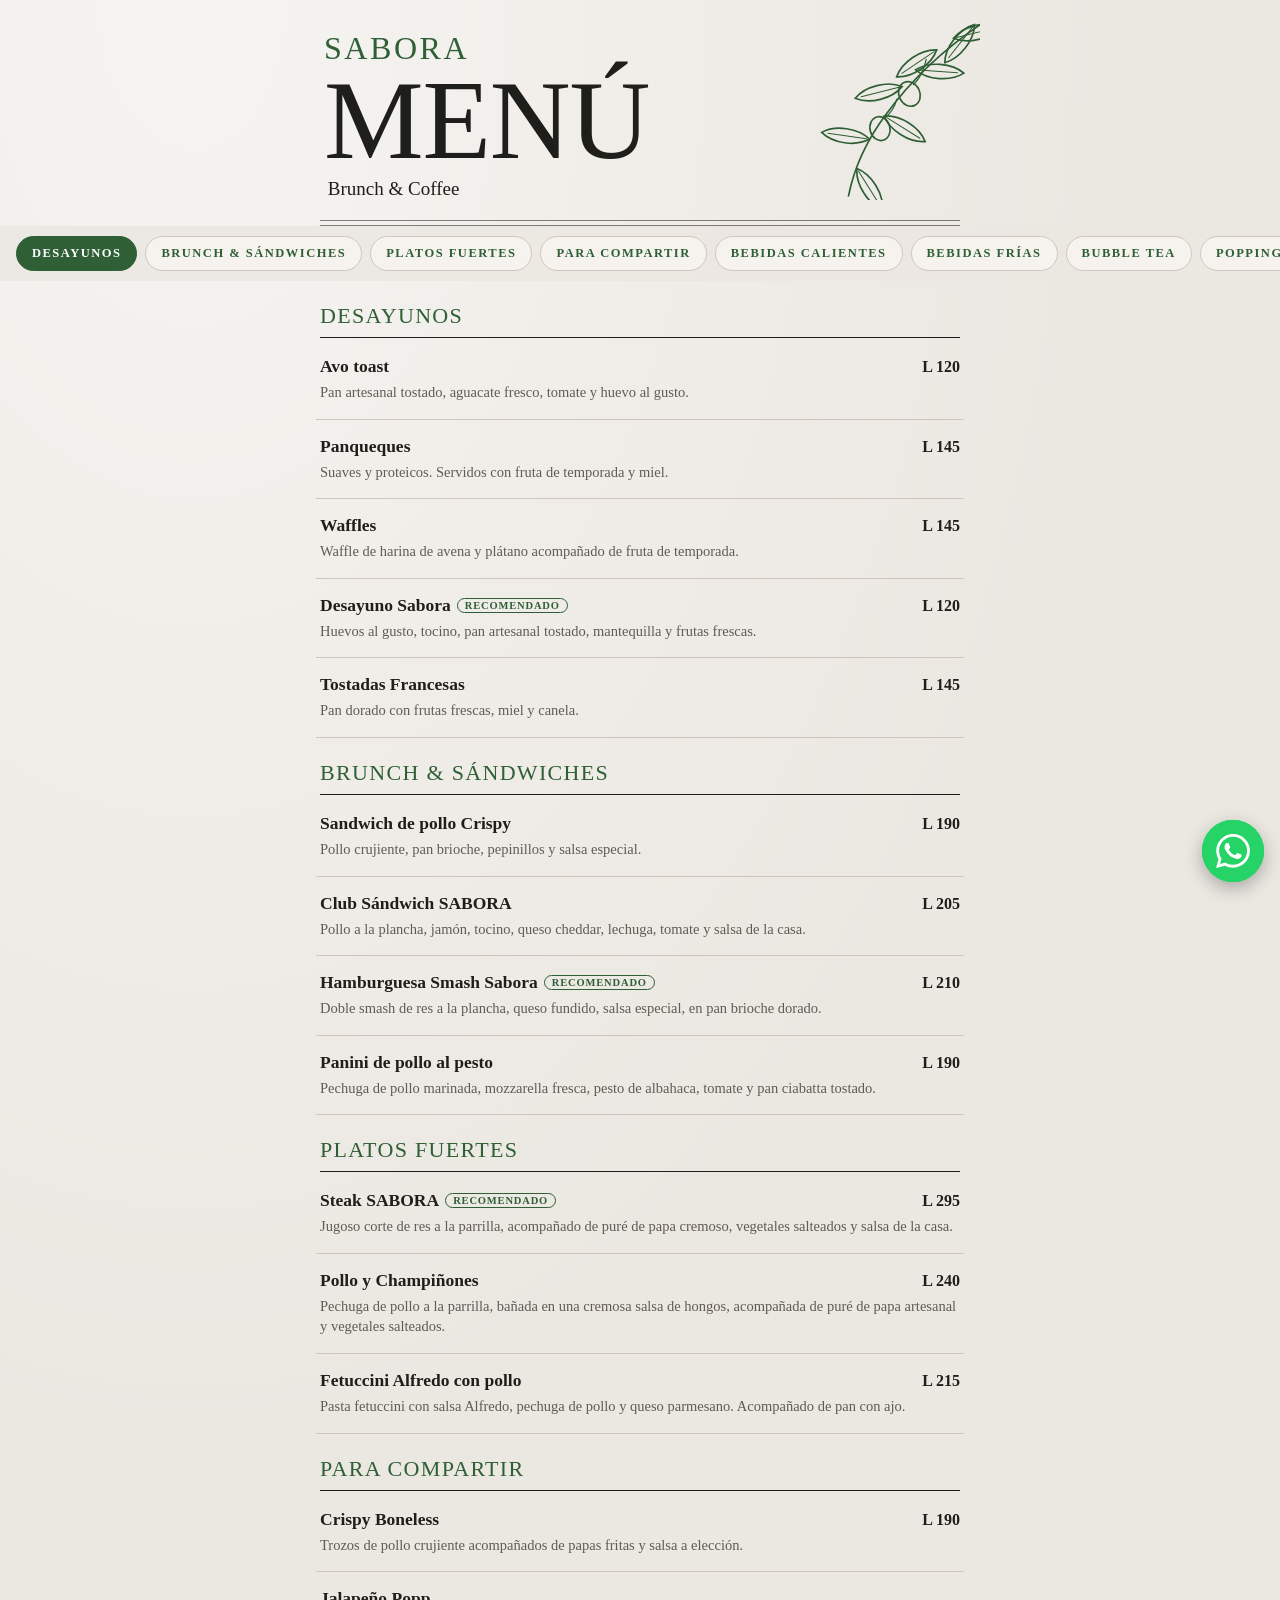
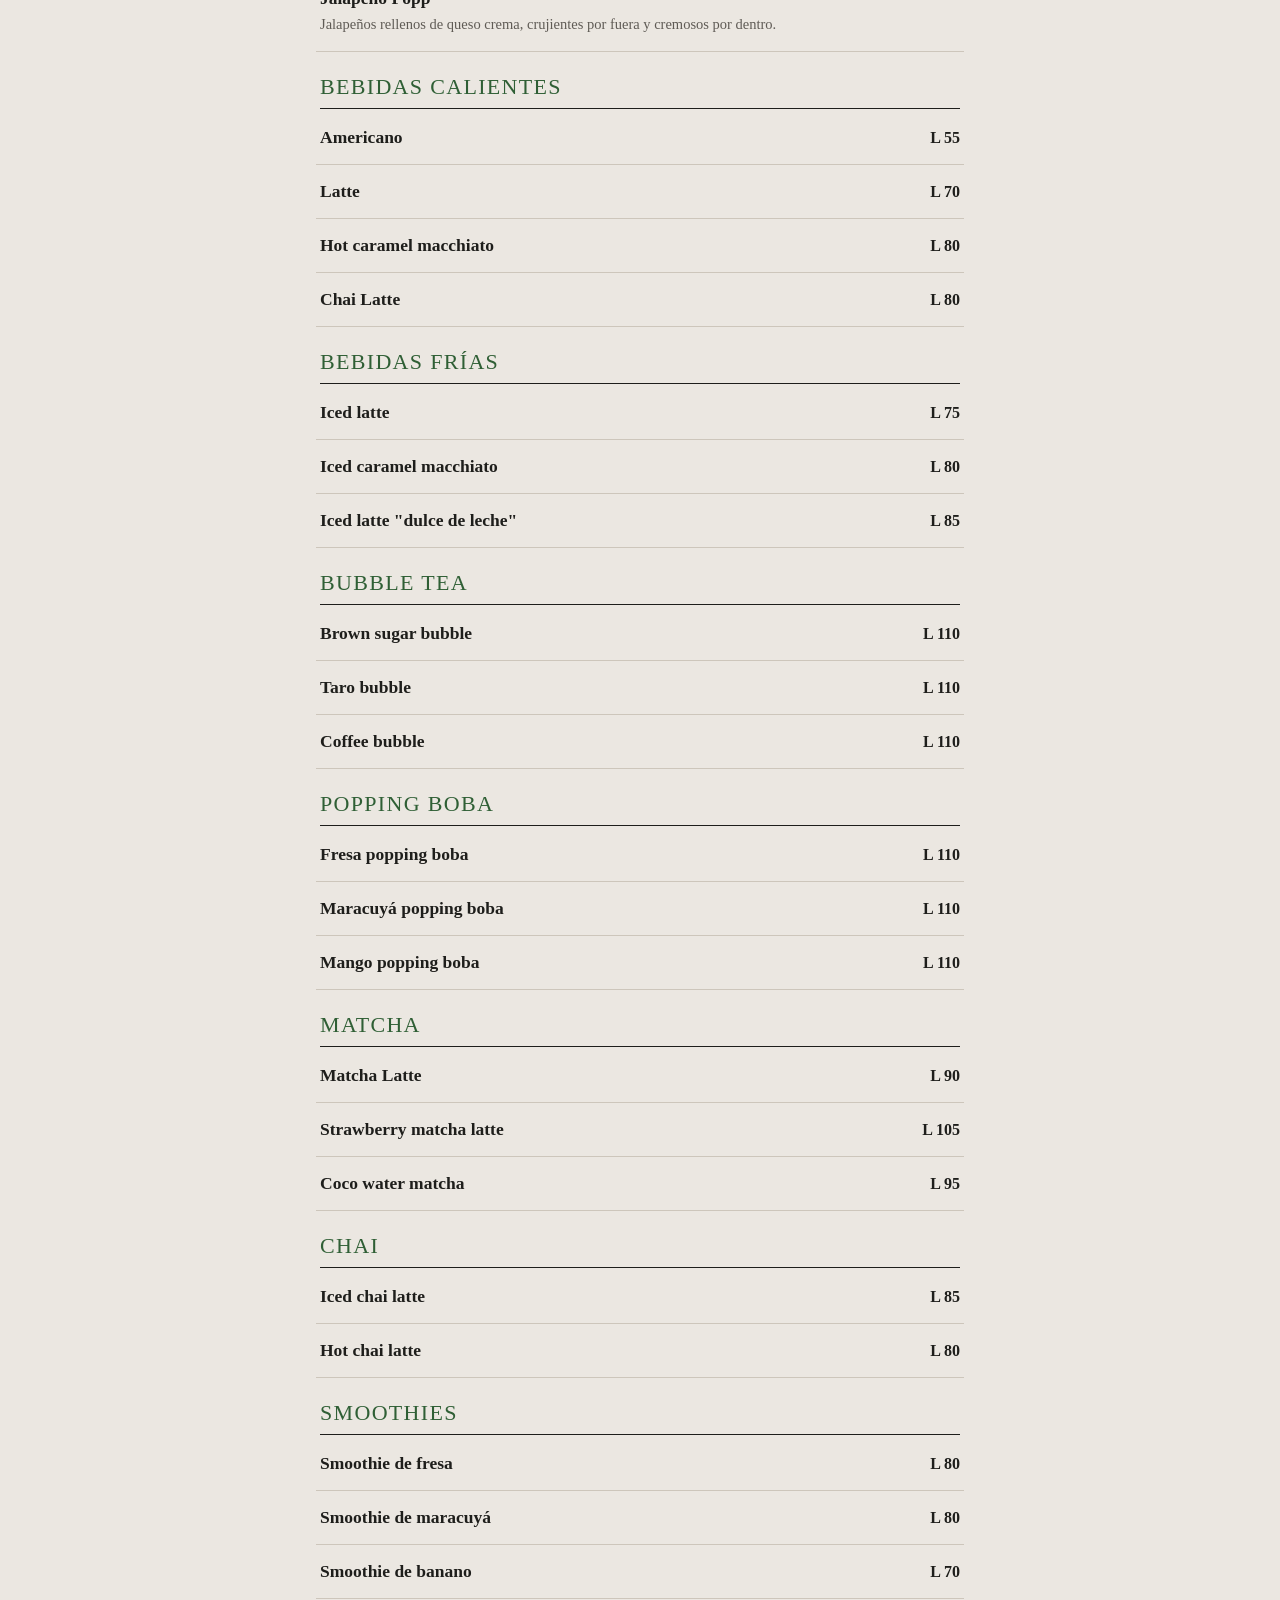
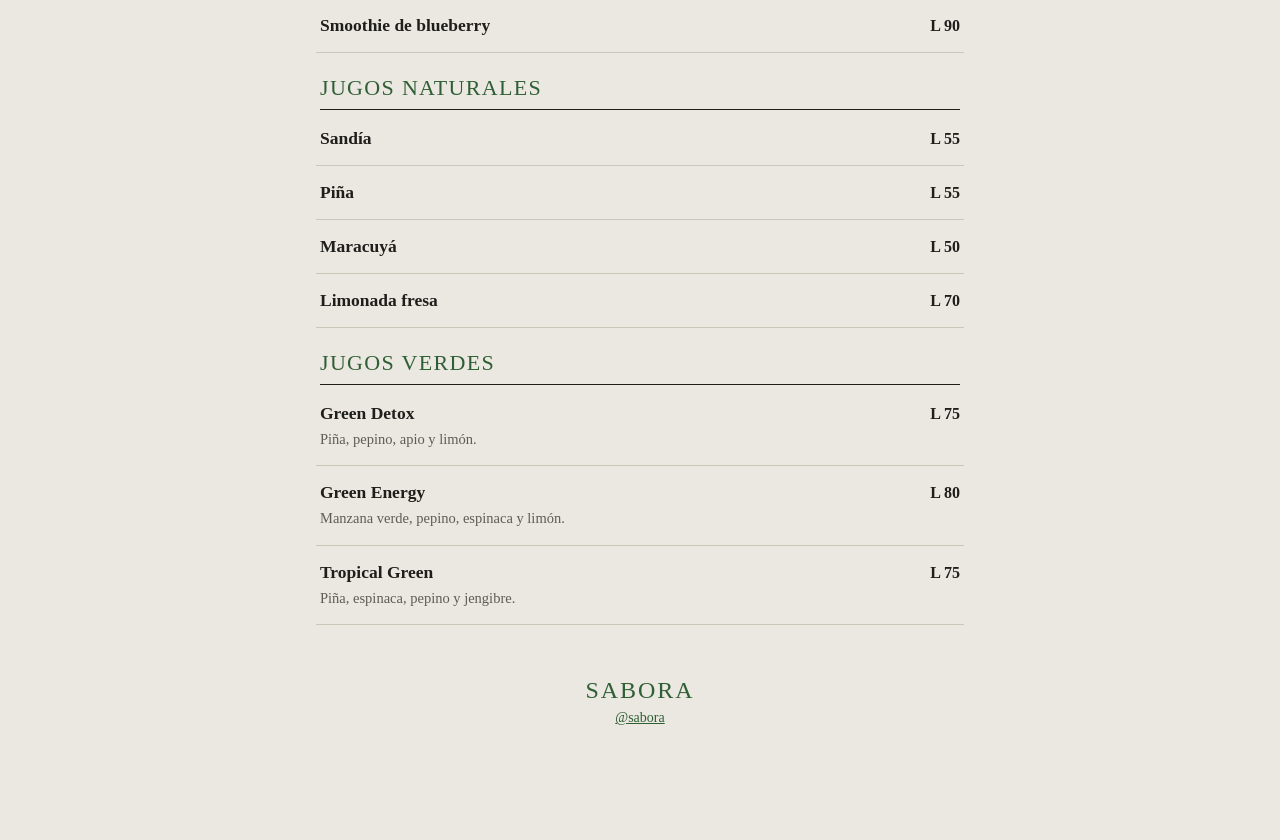
==== index.html @ 8e6c785b "Pedido: ocultar el botón de WhatsApp con el carrito lleno y nombre opcional si hay mesa - Con produc" ====
<!doctype html>
<html lang="es">
<head>
<meta charset="utf-8">
<meta name="viewport" content="width=device-width, initial-scale=1, viewport-fit=cover">
<meta name="theme-color" content="#ebe7e1">
<meta name="color-scheme" content="light">
<meta name="description" content="Menú de SABORA · Brunch & Coffee">
<title>SABORA · Menú</title>
<link rel="icon" href="icon.svg" type="image/svg+xml">
<link rel="apple-touch-icon" href="icon-180.png">
<link rel="manifest" href="manifest.webmanifest">
<script>window.__menu=fetch("menu.json",{cache:"no-cache"}).then(function(r){if(!r.ok)throw r.status;return r.json()});</script>
<style>
:root{
  --paper:#ebe7e1;--card:#f6f3ef;--ink:#1e1e1b;--muted:#5f5b55;--green:#2f5f35;--line:#cdc6bb;
  --serif:"Iowan Old Style","Palatino Linotype",Palatino,"Book Antiqua","Noto Serif",Georgia,serif;
  --display:Didot,"Bodoni 72","Bodoni MT","Noto Serif Display",var(--serif);
  --script:"Snell Roundhand","Apple Chancery","Segoe Script","Brush Script MT",cursive;
  --ui:system-ui,-apple-system,"Segoe UI",Roboto,sans-serif;
}
*{box-sizing:border-box}
html{-webkit-text-size-adjust:100%;text-size-adjust:100%;scroll-behavior:smooth;background:var(--paper)}
html:has(dialog[open]){overflow:hidden}
body{margin:0;min-height:100dvh;font-family:var(--serif);color:var(--ink);-webkit-tap-highlight-color:transparent;
  background:var(--paper) radial-gradient(120% 60% at 15% 0%,rgba(255,255,255,.55),transparent 60%)}

.top{position:relative;max-width:680px;margin:0 auto;padding:calc(30px + env(safe-area-inset-top)) 24px 20px;overflow:hidden}
.sprig{position:absolute;top:calc(env(safe-area-inset-top) - 10px);right:-26px;width:min(46vw,210px);height:auto;color:var(--green);pointer-events:none}
.logo{margin:0;font-family:var(--script);color:var(--green);font-size:32px;letter-spacing:.08em}
h1{margin:2px 0 6px;font-family:var(--display);font-weight:400;font-size:clamp(68px,23vw,112px);line-height:.92;letter-spacing:-.01em}
.sub{margin:0 0 0 .2em;font-size:19px}
.rule{max-width:640px;height:6px;margin:0 auto;border-top:1px solid var(--ink);border-bottom:1px solid var(--ink);opacity:.55}

.tabs{position:sticky;top:0;z-index:5;display:flex;gap:8px;overflow-x:auto;padding:10px 16px;scrollbar-width:none;
  background:rgba(235,231,225,.9);-webkit-backdrop-filter:blur(10px);backdrop-filter:blur(10px)}
.tabs::-webkit-scrollbar{display:none}
.tabs a{flex:none;padding:9px 15px;border:1px solid var(--line);border-radius:999px;background:var(--card);
  color:var(--green);font-size:12.5px;font-weight:600;letter-spacing:.12em;text-transform:uppercase;text-decoration:none}
.tabs a.on{background:var(--green);border-color:var(--green);color:#fff}

main{max-width:680px;margin:0 auto;padding:0 16px 24px}
section{scroll-margin-top:62px;padding-top:22px}
.cat{margin:0 4px 2px;padding-bottom:8px;border-bottom:1px solid var(--ink);color:var(--green);
  font-size:22px;font-weight:500;letter-spacing:.06em;text-transform:uppercase}
.item{display:flex;align-items:center;gap:14px;width:100%;padding:16px 4px;border:0;border-bottom:1px solid var(--line);
  background:none;color:inherit;font:inherit;text-align:left;cursor:pointer;touch-action:manipulation}
.item:active{background:rgba(47,95,53,.07)}
.tx{flex:1;min-width:0}
.row{display:flex;align-items:baseline;justify-content:space-between;gap:12px}
.item h3{margin:0;font-size:17.5px;font-weight:700}
.pr{flex:none;font-size:16px;font-weight:700;white-space:nowrap}
.item p{margin:5px 0 0;color:var(--muted);font-size:14.5px;line-height:1.42}
.badge{display:inline-block;margin-left:6px;padding:1px 7px;border:1px solid var(--green);border-radius:999px;
  color:var(--green);font-size:10.5px;font-weight:600;letter-spacing:.08em;text-transform:uppercase;vertical-align:2px}
.off{opacity:.5}.off .pr{font-weight:400;font-size:14px}
.th{flex:none;position:relative;width:74px;height:74px;border-radius:12px;overflow:hidden;background:#ddd5ca}
.th img{display:block;width:100%;height:100%;object-fit:cover}
.play{position:absolute;right:6px;bottom:6px;display:grid;place-items:center;width:24px;height:24px;border-radius:50%;background:rgba(0,0,0,.55)}
.play svg{width:10px;height:10px;margin-left:2px;fill:#fff}
.msg{padding:48px 0;color:var(--muted);text-align:center}

footer{max-width:680px;margin:0 auto;padding:28px 24px calc(36px + env(safe-area-inset-bottom));color:var(--muted);font-size:14px;text-align:center}
footer p{margin:4px 0}
footer a{color:var(--green)}
footer .logo{font-size:24px;margin-bottom:6px}

/* Ficha del plato */
#sheet,#cart{width:100%;max-width:560px;max-height:94dvh;margin:auto auto 0;padding:0;border:0;border-radius:22px 22px 0 0;
  background:var(--card);color:var(--ink);overflow:hidden}
#sheet[open],#cart[open]{animation:up .28s cubic-bezier(.2,.8,.2,1)}
#sheet::backdrop,#cart::backdrop{background:rgba(25,25,20,.5)}
@keyframes up{from{transform:translateY(60px);opacity:.4}}
@media (min-width:700px){#sheet,#cart{margin:auto;border-radius:22px}}
.sin{max-height:94dvh;overflow-y:auto;overscroll-behavior:contain;padding-bottom:env(safe-area-inset-bottom)}
.x{position:absolute;top:12px;right:12px;z-index:2;display:grid;place-items:center;width:38px;height:38px;border:0;border-radius:50%;
  background:rgba(246,243,239,.92);color:var(--ink);font-size:24px;line-height:1;cursor:pointer;box-shadow:0 1px 6px rgba(0,0,0,.15)}
.gal{display:flex;overflow-x:auto;scroll-snap-type:x mandatory;scrollbar-width:none;background:#111}
.gal::-webkit-scrollbar{display:none}
.gal>*{flex:0 0 100%;width:100%;aspect-ratio:1/1;max-height:62dvh;scroll-snap-align:center;object-fit:cover;display:block}
.gal video{object-fit:contain;background:#111}
.dots{display:flex;justify-content:center;gap:6px;padding:10px 0 0}
.dots i{width:7px;height:7px;border-radius:50%;background:var(--line)}
.dots i.on{background:var(--green)}
.sb{padding:22px 24px 30px}
.sb h2{margin:0 44px 0 0;font-size:25px;line-height:1.15}
.gal:not(:empty)~.sb h2{margin-right:0}
.sb p{margin:10px 0 0;color:var(--muted);font-size:16.5px;line-height:1.5}
.sb .pr{display:block;margin-top:16px;color:var(--green);font-size:21px}

/* WhatsApp */
.wa{position:fixed;right:calc(16px + env(safe-area-inset-right));bottom:calc(18px + env(safe-area-inset-bottom));z-index:20;display:flex;flex-direction:column;align-items:flex-end;gap:12px}
.wa[hidden]{display:none}
.wa-btn{position:relative;isolation:isolate;display:grid;place-items:center;width:62px;height:62px;border-radius:50%;background:#25d366;
  box-shadow:0 6px 18px rgba(0,0,0,.28);animation:latido 2.4s ease-in-out infinite;-webkit-tap-highlight-color:transparent}
.wa-btn svg{width:34px;height:34px;fill:#fff}
.wa-btn::before,.wa-btn::after{content:"";position:absolute;inset:0;z-index:-1;border-radius:50%;background:#25d366;animation:onda 2.4s ease-out infinite}
.wa-btn::after{animation-delay:1.2s}
@keyframes onda{0%{transform:scale(1);opacity:.55}100%{transform:scale(1.75);opacity:0}}
@keyframes latido{0%,30%,100%{transform:scale(1)}10%{transform:scale(1.1)}20%{transform:scale(.97)}}
.wa-globo{position:relative;max-width:min(250px,calc(100vw - 110px));margin-right:4px;padding:12px 34px 12px 15px;border-radius:18px 18px 4px 18px;
  background:#fff;color:#1e1e1b;font:500 15px/1.35 system-ui,-apple-system,"Segoe UI",Roboto,sans-serif;box-shadow:0 8px 26px rgba(0,0,0,.2);
  cursor:pointer;transform-origin:100% 100%;animation:pop .45s cubic-bezier(.2,1.4,.4,1)}
.wa-globo[hidden]{display:none}
.wa-globo b{display:block;color:#128c4a;font-size:13px;margin-bottom:2px}
.wa-x{position:absolute;top:4px;right:4px;width:28px;height:28px;border:0;background:none;color:#999;font-size:20px;line-height:1;cursor:pointer}
@keyframes pop{from{transform:scale(.4);opacity:0}}
body.con-wa footer{padding-bottom:calc(110px + env(safe-area-inset-bottom))}
.wa-pedir{display:flex;align-items:center;justify-content:center;gap:10px;margin-top:22px;padding:15px;border-radius:14px;background:#25d366;
  color:#fff;font:600 17px system-ui,-apple-system,"Segoe UI",Roboto,sans-serif;text-decoration:none}
.wa-pedir svg{width:22px;height:22px;fill:#fff}
.wa-pedir[hidden]{display:none}

/* Pedido (carrito) */
.qn{color:var(--green);margin-right:6px}
.qn:empty{display:none}
.add{display:flex;gap:10px;margin-top:22px}
.add[hidden]{display:none}
.qty{flex:none;display:flex;align-items:center;border:1px solid var(--line);border-radius:14px;background:#fff}
.qty button{width:44px;height:50px;border:0;background:none;color:var(--green);font:600 24px/1 var(--ui);cursor:pointer;touch-action:manipulation}
.qty span{min-width:22px;text-align:center;font:600 17px var(--ui)}
.add-btn{flex:1;min-height:52px;border:0;border-radius:14px;background:var(--green);color:#fff;font:600 16.5px var(--ui);cursor:pointer;touch-action:manipulation}
.cart-bar{position:fixed;left:calc(16px + env(safe-area-inset-left));right:calc(16px + env(safe-area-inset-right));bottom:calc(18px + env(safe-area-inset-bottom));z-index:20;
  display:flex;align-items:center;gap:10px;max-width:560px;margin:0 auto;height:56px;padding:0 16px 0 10px;border:0;border-radius:16px;background:var(--green);color:#fff;
  font:600 16px var(--ui);box-shadow:0 8px 22px rgba(0,0,0,.25);cursor:pointer;touch-action:manipulation}
.cart-bar[hidden]{display:none}
.cart-bar.bump{animation:bump .4s ease}
@keyframes bump{40%{transform:scale(1.05)}}
.cb-n{display:grid;place-items:center;min-width:30px;height:30px;padding:0 8px;border-radius:999px;background:#fff;color:var(--green);font-size:15px}
.cb-t{margin-left:auto;white-space:nowrap}
.lista{margin:14px 0 0;padding:0;list-style:none}
.lista li{display:flex;align-items:center;gap:10px;padding:12px 0;border-bottom:1px solid var(--line)}
.lista .nm{flex:1;min-width:0}
.lista .nm b{display:block;font-size:16.5px;line-height:1.25}
.lista .nm small{color:var(--muted);font-size:14px}
.lista .qty button{width:36px;height:40px;font-size:21px}
.lista .lt{min-width:62px;text-align:right;font-weight:700;white-space:nowrap}
.tot{display:flex;justify-content:space-between;margin:14px 0 0;font-size:19px;font-weight:700}
.tot b{color:var(--green)}
.f .l{display:block;margin:18px 0 6px;color:var(--muted);font:600 13.5px var(--ui)}
.f input,.f textarea{display:block;width:100%;padding:12px 13px;border:1px solid var(--line);border-radius:12px;background:#fff;color:var(--ink);font:16px var(--ui)}
.f textarea{min-height:66px;resize:vertical}
.f input:focus,.f textarea:focus{outline:2px solid var(--green);outline-offset:-1px;border-color:transparent}
.seg{display:grid;grid-template-columns:1fr 1fr;gap:8px}
.seg button,.ubic{min-height:50px;padding:8px;border:1px solid var(--line);border-radius:12px;background:#fff;color:var(--ink);font:600 15px var(--ui);cursor:pointer;touch-action:manipulation}
.seg button[aria-pressed=true]{border-color:var(--green);background:var(--green);color:#fff}
.ubic{width:100%;margin-top:8px;color:var(--green)}
.ubic:disabled{opacity:.7;cursor:default}
.geo{margin:8px 0 0;color:var(--muted);font:14px/1.4 var(--ui)}
.geo:empty{display:none}
.geo.err{color:#b42318}
.f .wa-pedir{width:100%;border:0;cursor:pointer}
.vaciar{display:block;margin:14px auto 0;padding:8px;border:0;background:none;color:var(--muted);font:14px var(--ui);text-decoration:underline;cursor:pointer}
.toast{position:fixed;left:50%;bottom:calc(96px + env(safe-area-inset-bottom));z-index:30;max-width:calc(100vw - 32px);padding:11px 18px;border-radius:999px;
  background:#1e1e1b;color:#fff;font:600 14.5px var(--ui);text-align:center;box-shadow:0 6px 20px rgba(0,0,0,.25);transform:translateX(-50%);animation:sube .3s ease}
@keyframes sube{from{opacity:0;transform:translate(-50%,12px)}}
.toast[hidden]{display:none}
@media (prefers-reduced-motion:reduce){.wa-btn,.wa-btn::before,.wa-btn::after,.wa-globo,.cart-bar.bump,.toast{animation:none}}
</style>
</head>
<body>
<header class="top">
  <svg class="sprig" viewBox="0 0 200 200" fill="none" stroke="currentColor" stroke-width="1.6" stroke-linecap="round" aria-hidden="true">
    <defs><g id="lf"><path d="M0 0C12-9 34-9 46 0C34 9 12 9 0 0Z"/><path d="M3 0H40" stroke-width="1"/></g></defs>
    <path d="M206 14C160 40 120 72 86 118C68 142 56 166 50 196"/>
    <use href="#lf" transform="translate(182 27) rotate(-28)"/>
    <use href="#lf" transform="translate(170 33) rotate(128)"/>
    <use href="#lf" transform="translate(150 46) rotate(-14)"/>
    <use href="#lf" transform="translate(134 57) rotate(146)"/>
    <use href="#lf" transform="translate(114 76) rotate(4)"/>
    <use href="#lf" transform="translate(101 92) rotate(166)"/>
    <use href="#lf" transform="translate(84 120) rotate(32)"/>
    <use href="#lf" transform="translate(70 142) rotate(188)"/>
    <use href="#lf" transform="translate(58 170) rotate(58)"/>
    <path d="M124 66C122 76 118 84 112 90M96 104C94 112 90 118 84 122" stroke-width="1.2"/>
    <ellipse cx="108" cy="99" rx="10" ry="12" transform="rotate(-25 108 99)"/>
    <ellipse cx="80" cy="132" rx="9.5" ry="11.5" transform="rotate(-15 80 132)"/>
  </svg>
  <p class="logo" id="logo">SABORA</p>
  <h1>MENÚ</h1>
  <p class="sub" id="sub">Brunch &amp; Coffee</p>
</header>
<div class="rule"></div>
<nav class="tabs" id="tabs" aria-label="Categorías"></nav>
<main id="menu"><p class="msg">Cargando menú…</p></main>
<footer id="info"></footer>

<svg width="0" height="0" style="position:absolute" aria-hidden="true"><symbol id="wa-ico" viewBox="0 0 24 24"><path d="M17.472 14.382c-.297-.149-1.758-.867-2.03-.967-.273-.099-.471-.148-.67.15-.197.297-.767.966-.94 1.164-.173.199-.347.223-.644.075-.297-.15-1.255-.463-2.39-1.475-.883-.788-1.48-1.761-1.653-2.059-.173-.297-.018-.458.13-.606.134-.133.298-.347.446-.52.149-.174.198-.298.298-.497.099-.198.05-.371-.025-.52-.075-.149-.669-1.612-.916-2.207-.242-.579-.487-.5-.669-.51-.173-.008-.371-.01-.57-.01-.198 0-.52.074-.792.372-.272.297-1.04 1.016-1.04 2.479 0 1.462 1.065 2.875 1.213 3.074.149.198 2.096 3.2 5.077 4.487.709.306 1.262.489 1.694.625.712.227 1.36.195 1.871.118.571-.085 1.758-.719 2.006-1.413.248-.694.248-1.289.173-1.413-.074-.124-.272-.198-.57-.347m-5.421 7.403h-.004a9.87 9.87 0 01-5.031-1.378l-.361-.214-3.741.982.998-3.648-.235-.374a9.86 9.86 0 01-1.51-5.26c.001-5.45 4.436-9.884 9.888-9.884 2.64 0 5.122 1.03 6.988 2.898a9.825 9.825 0 012.893 6.994c-.003 5.45-4.437 9.884-9.885 9.884m8.413-18.297A11.815 11.815 0 0012.05 0C5.495 0 .16 5.335.157 11.892c0 2.096.547 4.142 1.588 5.945L.057 24l6.305-1.654a11.882 11.882 0 005.683 1.448h.005c6.554 0 11.89-5.335 11.893-11.893a11.821 11.821 0 00-3.48-8.413Z"/></symbol></svg>
<div class="wa" id="wa" hidden>
  <div class="wa-globo" id="wa-g" hidden><button class="wa-x" id="wa-x" aria-label="Cerrar mensaje">&times;</button><b>SABORA</b><span id="wa-t"></span></div>
  <a class="wa-btn" id="wa-a" target="_blank" rel="noopener" aria-label="Escríbenos por WhatsApp"><svg viewBox="0 0 24 24" aria-hidden="true"><use href="#wa-ico"/></svg></a>
</div>

<dialog id="sheet" aria-labelledby="s-t">
  <div class="sin" id="sin">
    <button class="x" id="s-x" aria-label="Cerrar" autofocus>&times;</button>
    <div class="gal" id="s-g"></div>
    <div class="dots" id="s-d"></div>
    <div class="sb"><h2 id="s-t"></h2><p id="s-p"></p><span class="pr" id="s-pr"></span><div class="add" id="s-add" hidden><span class="qty"><button type="button" id="s-menos" aria-label="Uno menos">−</button><span id="s-n">1</span><button type="button" id="s-mas" aria-label="Uno más">+</button></span><button type="button" class="add-btn" id="s-ok">Agregar al pedido</button></div></div>
  </div>
</dialog>

<button class="cart-bar" id="cart-bar" hidden><span class="cb-n" id="cb-n">0</span><span>Ver mi pedido</span><span class="cb-t" id="cb-t"></span></button>
<p class="toast" id="toast" role="status" hidden></p>

<dialog id="cart" aria-labelledby="c-h">
  <div class="sin" id="c-sin">
    <button class="x" id="c-x" aria-label="Cerrar">&times;</button>
    <form class="sb f" id="c-f" novalidate>
      <h2 id="c-h">Tu pedido</h2>
      <ul class="lista" id="c-lista"></ul>
      <p class="tot"><span>Total</span><b id="c-tot"></b></p>
      <p class="geo" id="c-sp" hidden>Algunos precios te los confirmamos por WhatsApp.</p>
      <span class="l">¿Cómo lo quieres?</span>
      <div class="seg" id="c-tipo"><button type="button" data-t="local" aria-pressed="false">🍽️ En el local</button><button type="button" data-t="domicilio" aria-pressed="false">🛵 A domicilio</button></div>
      <p class="geo" id="c-geo"></p>
      <div id="c-loc" hidden><label class="l" for="c-mesa">Número de mesa (opcional)</label><input type="text" id="c-mesa" maxlength="10" placeholder="Si no tienes mesa, déjalo vacío"></div>
      <label class="l" for="c-nom" id="c-nom-l">Tu nombre</label>
      <input type="text" id="c-nom" autocomplete="name" placeholder="Para llamarte cuando esté listo" maxlength="60">
      <div id="c-dom" hidden><label class="l" for="c-dir">Dirección o punto de referencia</label><textarea id="c-dir" autocomplete="street-address" maxlength="300" placeholder="Colonia, calle, casa, color del portón…"></textarea><button type="button" class="ubic" id="c-ubic">📍 Enviar mi ubicación GPS</button></div>
      <label class="l" for="c-nota">Nota (opcional)</label>
      <input type="text" id="c-nota" maxlength="200" placeholder="Ej. sin cebolla, poco hielo">
      <button type="submit" class="wa-pedir"><svg viewBox="0 0 24 24" aria-hidden="true"><use href="#wa-ico"/></svg>Enviar pedido por WhatsApp</button>
      <button type="button" class="vaciar" id="c-vaciar">Vaciar pedido</button>
    </form>
  </div>
</dialog>

<script>
(function(){
var $=function(s){return document.querySelector(s)};
var esc=function(s){return String(s==null?"":s).replace(/[&<>"']/g,function(c){return{"&":"&amp;","<":"&lt;",">":"&gt;",'"':"&quot;","'":"&#39;"}[c]})};
var slug=function(s){return String(s).toLowerCase().normalize("NFD").replace(/[̀-ͯ]/g,"").replace(/[^a-z0-9]+/g,"-").replace(/^-|-$/g,"")};
var PLAY='<span class="play"><svg viewBox="0 0 10 10"><path d="M0 0L10 5L0 10Z"/></svg></span>';
var data;

window.__menu.then(function(d){data=d;render()}).catch(function(){
  $("#menu").innerHTML='<p class="msg">No se pudo cargar el menú. Revisa tu conexión e intenta de nuevo.</p>';
});

function fmt(n){return(data.moneda?data.moneda+" ":"")+(Number.isInteger(n)?n:n.toFixed(2))}
function precio(p){
  if(p.disponible===false)return"Agotado";
  var n=parseFloat(p.precio);
  return isFinite(n)?fmt(n):"";
}
function thumb(p){
  var m=(p.media||[])[0];
  if(!m)return"";
  var src=m.tipo==="video"?m.poster:(m.thumb||m.src);
  return'<span class="th">'+(src?'<img src="'+esc(src)+'" alt="" width="74" height="74" loading="lazy" decoding="async">':"")+(m.tipo==="video"?PLAY:"")+"</span>";
}

function render(){
  document.title=data.restaurante+" · Menú";
  $("#logo").textContent=data.restaurante||"";
  $("#sub").textContent=data.eslogan||"";
  var cats=data.categorias||[];
  $("#tabs").innerHTML=cats.map(function(c){return'<a href="#'+slug(c.nombre)+'">'+esc(c.nombre)+"</a>"}).join("");
  porId={};
  $("#menu").innerHTML=cats.map(function(c,ci){
    return'<section id="'+slug(c.nombre)+'"><h2 class="cat">'+esc(c.nombre)+"</h2>"+(c.platos||[]).map(function(p,pi){
      var pr=precio(p);
      if(!p.id)p.id="p"+ci+"-"+pi;
      porId[p.id]=p;
      return'<button class="item'+(p.disponible===false?" off":"")+'" data-c="'+ci+'" data-p="'+pi+'"><span class="tx"><span class="row"><h3><span class="qn"></span>'+esc(p.nombre)+
        (p.destacado?'<span class="badge">Recomendado</span>':"")+"</h3>"+(pr?'<span class="pr">'+esc(pr)+"</span>":"")+"</span>"+
        (p.descripcion?"<p>"+esc(p.descripcion)+"</p>":"")+"</span>"+thumb(p)+"</button>";
    }).join("")+"</section>";
  }).join("");

  var tel=(data.telefono||"").replace(/[^\d+]/g,"");
  var ig=(data.instagram||"").replace(/^@/,"");
  $("#info").innerHTML='<p class="logo">'+esc(data.restaurante)+"</p>"+
    (data.direccion?"<p>"+esc(data.direccion)+"</p>":"")+
    (data.horario?"<p>"+esc(data.horario)+"</p>":"")+
    (tel?'<p><a href="tel:'+esc(tel)+'">'+esc(data.telefono)+"</a></p>":"")+
    (ig?'<p><a href="https://instagram.com/'+esc(ig)+'" rel="noopener">@'+esc(ig)+"</a></p>":"");

  spy();
  whatsapp();
  cargarPedido();
}

// Botón flotante de WhatsApp
function waNum(){return String(data.whatsapp||"").replace(/\D/g,"")}
// api.whatsapp.com y no wa.me: la redirección de wa.me convierte los emojis en �
function waLink(msg){return"https://api.whatsapp.com/send?phone="+waNum()+(msg?"&text="+encodeURIComponent(msg):"")}
function whatsapp(){
  if(!waNum())return;
  var g=$("#wa-g");
  $("#wa").hidden=false;
  document.body.classList.add("con-wa");
  $("#wa-a").href=waLink(data.whatsapp_mensaje||"¡Hola "+data.restaurante+"! 👋 Vi el menú y quisiera pedir algo deli 😋");
  $("#wa-t").textContent=data.whatsapp_globo||"¿Se te antoja algo? 😋 ¡Escríbenos y pide aquí!";
  $("#wa-g b").textContent=data.restaurante||"";
  var visto=false;try{visto=sessionStorage.getItem("wa-globo")==="1"}catch(e){}
  if(!visto)setTimeout(function(){g.hidden=false},2500);
  var cerrar=function(){g.hidden=true;try{sessionStorage.setItem("wa-globo","1")}catch(e){}};
  $("#wa-x").addEventListener("click",function(e){e.stopPropagation();cerrar()});
  g.addEventListener("click",function(){cerrar();window.open($("#wa-a").href,"_blank","noopener")});
  $("#wa-a").addEventListener("click",cerrar);
}

// Resalta la categoría visible en las pestañas
function spy(){
  if(!("IntersectionObserver" in window))return;
  var links={};
  document.querySelectorAll("#tabs a").forEach(function(a){links[a.hash.slice(1)]=a});
  var io=new IntersectionObserver(function(es){
    es.forEach(function(e){
      if(!e.isIntersecting)return;
      var a=links[e.target.id];if(!a)return;
      document.querySelectorAll("#tabs a.on").forEach(function(x){x.classList.remove("on")});
      a.classList.add("on");
      var t=$("#tabs");t.scrollTo({left:a.offsetLeft-t.clientWidth/2+a.offsetWidth/2,behavior:"smooth"});
    });
  },{rootMargin:"-70px 0px -65% 0px"});
  document.querySelectorAll("main section").forEach(function(s){io.observe(s)});
}

// Ficha del plato
var sheet=$("#sheet"),gal=$("#s-g"),dots=$("#s-d");
$("#menu").addEventListener("click",function(e){
  var b=e.target.closest(".item");if(!b)return;
  open(data.categorias[b.dataset.c].platos[b.dataset.p]);
});
function open(p){
  var media=p.media||[];
  gal.innerHTML=media.map(function(m){
    return m.tipo==="video"
      ?'<video src="'+esc(m.src)+'"'+(m.poster?' poster="'+esc(m.poster)+'"':"")+' playsinline muted loop controls preload="metadata"></video>'
      :'<img src="'+esc(m.src)+'" alt="'+esc(p.nombre)+'" decoding="async">';
  }).join("");
  dots.innerHTML=media.length>1?media.map(function(_,i){return"<i"+(i?"":' class="on"')+"></i>"}).join(""):"";
  dots.hidden=media.length<2;
  $("#s-t").innerHTML=esc(p.nombre)+(p.destacado?' <span class="badge">Recomendado</span>':"");
  $("#s-p").textContent=p.descripcion||"";
  $("#s-pr").textContent=precio(p);
  actual=p;cant=1;pintarCant();
  $("#s-add").hidden=!waNum()||p.disponible===false;
  $("#sin").scrollTop=0;
  sheet.showModal();
  var v=gal.firstElementChild;
  if(v&&v.tagName==="VIDEO"){var pr=v.play();if(pr&&pr.catch)pr.catch(function(){})}
  history.pushState({sheet:1},"");
}
gal.addEventListener("scroll",function(){
  var i=Math.round(gal.scrollLeft/gal.clientWidth);
  [].forEach.call(dots.children,function(d,j){d.classList.toggle("on",i===j)});
  [].forEach.call(gal.children,function(m,j){if(m.tagName==="VIDEO"&&j!==i)m.pause()});
},{passive:true});
$("#s-x").addEventListener("click",function(){sheet.close()});
sheet.addEventListener("click",function(e){if(e.target===sheet)sheet.close()});
sheet.addEventListener("close",function(){
  gal.innerHTML="";
  if(history.state&&history.state.sheet)history.back();
});
// Botón "atrás" de Android / gesto de iPhone cierra la ficha y el pedido
addEventListener("popstate",function(){if(sheet.open)sheet.close();if(cart.open)cart.close()});

// ===== Pedido (carrito): varios platos en un solo mensaje de WhatsApp =====
var porId={};       // id del plato -> plato
var pedido={};      // id del plato -> cantidad
var actual=null,cant=1;
var cliente=null;   // ubicación GPS del cliente {lat,lng,acc}
var tipo="",tipoManual=false,buscando=false;
var cart=$("#cart"),bar=$("#cart-bar");
var LS=function(k,v){try{if(v===undefined)return localStorage.getItem(k);if(v===null)localStorage.removeItem(k);else localStorage.setItem(k,v)}catch(e){}};

function lineas(){
  return Object.keys(pedido).map(function(id){
    var p=porId[id],n=parseFloat(p.precio);
    return{p:p,q:pedido[id],n:isFinite(n)?n:null};
  });
}
function total(ls){return ls.reduce(function(s,l){return s+(l.n==null?0:l.n*l.q)},0)}

function cargarPedido(){
  var g={};try{g=JSON.parse(LS("menu-pedido")||"{}")}catch(e){}
  pedido={};
  for(var id in g){var p=porId[id];if(p&&p.disponible!==false&&g[id]>0)pedido[id]=Math.min(99,g[id]|0)}
  actualizar();
}
function actualizar(){
  LS("menu-pedido",Object.keys(pedido).length?JSON.stringify(pedido):null);
  var ls=lineas(),n=ls.reduce(function(s,l){return s+l.q},0);
  bar.hidden=!n||!waNum();
  $("#wa").hidden=!!n||!waNum(); // con pedido, el botón suelto de WhatsApp se oculta para que no manden un mensaje sin la orden
  $("#cb-n").textContent=n;
  $("#cb-t").textContent=n?fmt(total(ls)):"";
  document.querySelectorAll("#menu .item").forEach(function(b){
    var q=pedido[data.categorias[b.dataset.c].platos[b.dataset.p].id];
    b.querySelector(".qn").textContent=q?q+"×":"";
  });
}

var toastT;
function avisar(t){
  var e=$("#toast");e.textContent=t;e.hidden=false;
  clearTimeout(toastT);toastT=setTimeout(function(){e.hidden=true},2600);
}

// Cantidad y "Agregar" en la ficha del plato
function pintarCant(){
  var n=parseFloat(actual.precio);
  $("#s-n").textContent=cant;
  $("#s-ok").textContent=isFinite(n)?"Agregar · "+fmt(n*cant):"Agregar al pedido";
}
$("#s-menos").addEventListener("click",function(){if(cant>1){cant--;pintarCant()}});
$("#s-mas").addEventListener("click",function(){if(cant<99){cant++;pintarCant()}});
$("#s-ok").addEventListener("click",function(){
  pedido[actual.id]=Math.min(99,(pedido[actual.id]||0)+cant);
  actualizar();
  sheet.close();
  avisar("✓ Agregado: "+cant+"× "+actual.nombre);
  bar.classList.remove("bump");void bar.offsetWidth;bar.classList.add("bump");
});

// Ventana "Tu pedido"
bar.addEventListener("click",function(){
  pintarPedido();
  var nom=$("#c-nom"),dir=$("#c-dir");
  if(!nom.value)nom.value=LS("menu-nombre")||"";
  if(!dir.value)dir.value=LS("menu-direccion")||"";
  $("#c-sin").scrollTop=0;
  cart.showModal();
  history.pushState({sheet:1},"");
  if(hayLocal())ubicar();
});
function pintarPedido(){
  var ls=lineas();
  if(!ls.length){if(cart.open)cart.close();return}
  $("#c-lista").innerHTML=ls.map(function(l){
    return'<li data-id="'+esc(l.p.id)+'"><span class="nm"><b>'+esc(l.p.nombre)+"</b><small>"+(l.n==null?"Precio por confirmar":esc(fmt(l.n))+" c/u")+
      '</small></span><span class="qty"><button type="button" data-d="-1" aria-label="Uno menos">−</button><span>'+l.q+
      '</span><button type="button" data-d="1" aria-label="Uno más">+</button></span><span class="lt">'+(l.n==null?"—":esc(fmt(l.n*l.q)))+"</span></li>";
  }).join("");
  $("#c-tot").textContent=fmt(total(ls));
  $("#c-sp").hidden=!ls.some(function(l){return l.n==null});
}
$("#c-lista").addEventListener("click",function(e){
  var b=e.target.closest("button[data-d]");if(!b)return;
  var id=b.closest("li").dataset.id,q=(pedido[id]||0)+(+b.dataset.d);
  if(q>0)pedido[id]=Math.min(99,q);else delete pedido[id];
  actualizar();pintarPedido();
});
$("#c-x").addEventListener("click",function(){cart.close()});
cart.addEventListener("click",function(e){if(e.target===cart)cart.close()});
cart.addEventListener("close",function(){if(history.state&&history.state.sheet)history.back()});
$("#c-vaciar").addEventListener("click",function(){
  if(!confirm("¿Vaciar todo el pedido?"))return;
  pedido={};actualizar();cart.close();
});

// En el local o a domicilio
function ponerTipo(t){
  tipo=t;
  [].forEach.call($("#c-tipo").children,function(b){b.setAttribute("aria-pressed",b.dataset.t===t)});
  $("#c-loc").hidden=t!=="local";
  $("#c-dom").hidden=t!=="domicilio";
  reglaNombre();
}
// En el local con mesa, el nombre es opcional; sin mesa (o a domicilio), es obligatorio
function conMesa(){return tipo==="local"&&!!$("#c-mesa").value.trim()}
function reglaNombre(){
  $("#c-nom-l").textContent=conMesa()?"Tu nombre (opcional)":"Tu nombre";
  $("#c-nom").placeholder=conMesa()?"Opcional, ya sabemos tu mesa":"Para llamarte cuando esté listo";
  if(conMesa())$("#c-nom").setCustomValidity("");
}
$("#c-mesa").addEventListener("input",reglaNombre);
$("#c-tipo").addEventListener("click",function(e){
  var b=e.target.closest("button");if(!b)return;
  tipoManual=true;ponerTipo(b.dataset.t);geoMsg(geoTxt);
});

// Ubicación: si el cliente está fuera del radio del local, el pedido es a domicilio
var geoTxt="";
function geoMsg(t,err){var e=$("#c-geo");e.textContent=t||"";e.classList.toggle("err",!!err)}
function hayLocal(){return isFinite(parseFloat(data.local_lat))&&isFinite(parseFloat(data.local_lng))}
function metros(a,b,c,d){
  var r=Math.PI/180,x=Math.sin((c-a)*r/2),y=Math.sin((d-b)*r/2);
  return 12742000*Math.asin(Math.sqrt(x*x+Math.cos(a*r)*Math.cos(c*r)*y*y));
}
function ubicar(){
  if(cliente)return evaluar();
  if(buscando)return;
  if(!navigator.geolocation)return geoMsg("Tu teléfono no permite compartir la ubicación. Elige cómo quieres tu pedido.");
  buscando=true;
  geoMsg("📍 Revisando tu ubicación…");
  navigator.geolocation.getCurrentPosition(function(pos){
    buscando=false;
    cliente={lat:pos.coords.latitude,lng:pos.coords.longitude,acc:pos.coords.accuracy||0};
    evaluar();
  },function(){
    buscando=false;
    geoTxt="No pudimos ver tu ubicación. Elige cómo quieres tu pedido.";
    geoMsg(geoTxt);
  },{enableHighAccuracy:true,timeout:12000,maximumAge:120000});
}
function evaluar(){
  var u=$("#c-ubic");u.textContent="📍 Ubicación GPS agregada ✓";u.disabled=true;
  if(!hayLocal()){geoTxt="";geoMsg("");return}
  var d=metros(cliente.lat,cliente.lng,+data.local_lat,+data.local_lng);
  var dentro=d<=(parseFloat(data.radio_local_m)||150)+Math.min(cliente.acc,50);
  if(!tipoManual)ponerTipo(dentro?"local":"domicilio");
  geoTxt=dentro?"📍 Estás en "+data.restaurante+", así que lo marcamos para el local."
    :"📍 Estás a "+(d<1000?Math.round(d/10)*10+" m":Math.round(d/100)/10+" km")+" de "+data.restaurante+", así que lo marcamos a domicilio.";
  geoMsg(geoTxt);
}
$("#c-ubic").addEventListener("click",ubicar);

// Enviar el pedido completo por WhatsApp
function falta(el,t){
  el.setCustomValidity(t);el.reportValidity();el.focus();
}
["#c-nom","#c-dir"].forEach(function(s){$(s).addEventListener("input",function(){this.setCustomValidity("")})});
$("#c-f").addEventListener("submit",function(e){
  e.preventDefault();
  var ls=lineas();if(!ls.length)return;
  var nom=$("#c-nom").value.trim(),dir=$("#c-dir").value.trim(),mesa=$("#c-mesa").value.trim(),nota=$("#c-nota").value.trim();
  if(!tipo){geoMsg("Elige si es para el local o a domicilio.",true);$("#c-tipo").scrollIntoView({block:"center",behavior:"smooth"});return}
  if(!nom&&!conMesa())return falta($("#c-nom"),tipo==="local"?"Escribe tu nombre o tu número de mesa.":"Escribe tu nombre para el pedido.");
  if(tipo==="domicilio"&&!dir)return falta($("#c-dir"),"Escribe tu dirección o un punto de referencia.");
  var m=["¡Hola "+data.restaurante+"! 👋 Quiero hacer un pedido:",""];
  ls.forEach(function(l){m.push("• "+l.q+"× "+l.p.nombre+(l.n==null?" (precio por confirmar)":" — "+fmt(l.n*l.q)))});
  m.push("","*Total: "+fmt(total(ls))+"*"+($("#c-sp").hidden?"":" + precios por confirmar"),"");
  if(nom)m.push("👤 Nombre: "+nom);
  if(tipo==="local")m.push("🍽️ Para el local"+(mesa?" · Mesa "+mesa:""));
  else{
    m.push("🛵 A domicilio","📍 Dirección: "+dir);
    if(cliente)m.push("🗺️ Ubicación: https://maps.google.com/?q="+cliente.lat.toFixed(6)+","+cliente.lng.toFixed(6));
  }
  if(nota)m.push("📝 Nota: "+nota);
  if(nom)LS("menu-nombre",nom);
  if(dir)LS("menu-direccion",dir);
  window.open(waLink(m.join("\n")),"_blank","noopener");
  pedido={};actualizar();
  $("#c-nota").value="";
  cart.close();
  avisar("¡Listo! Solo toca enviar en WhatsApp 😋");
});
if("serviceWorker"in navigator)addEventListener("load",function(){navigator.serviceWorker.register("sw.js").catch(function(){})});
})();
</script>
</body>
</html>
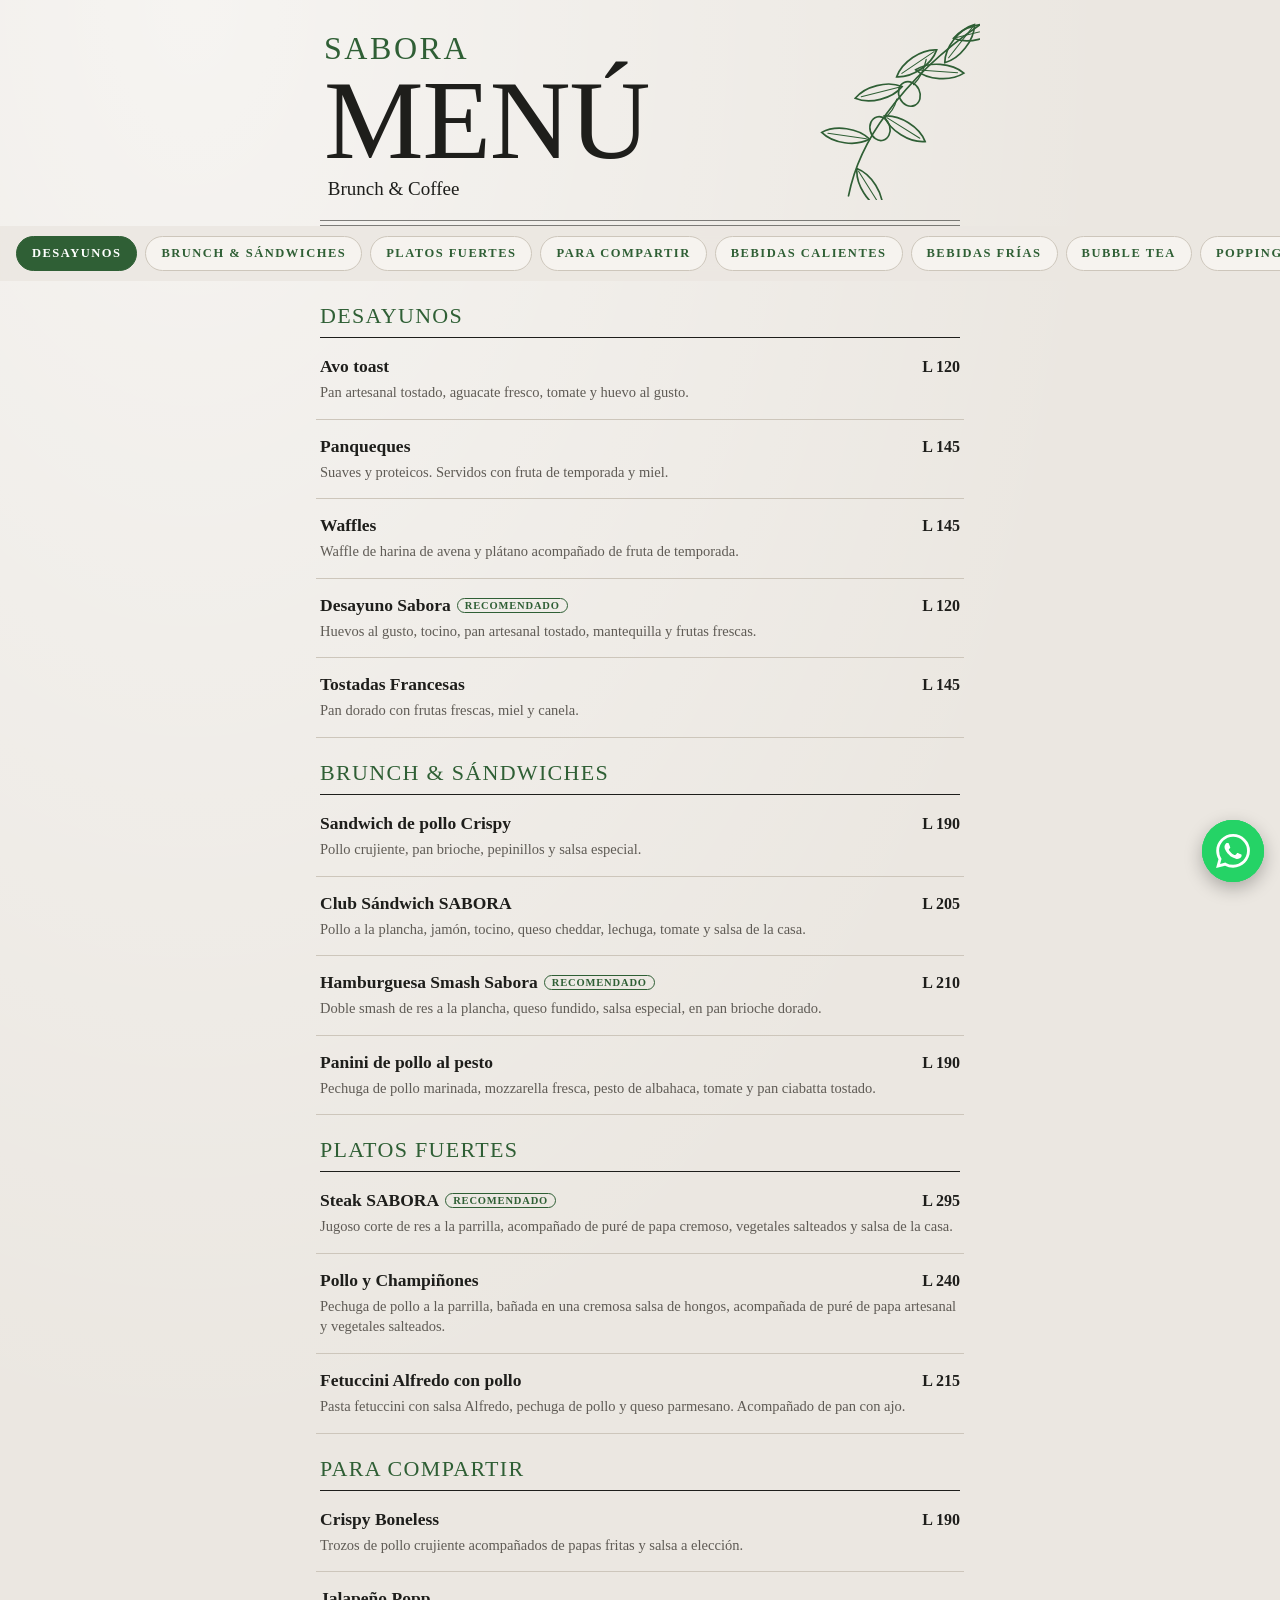
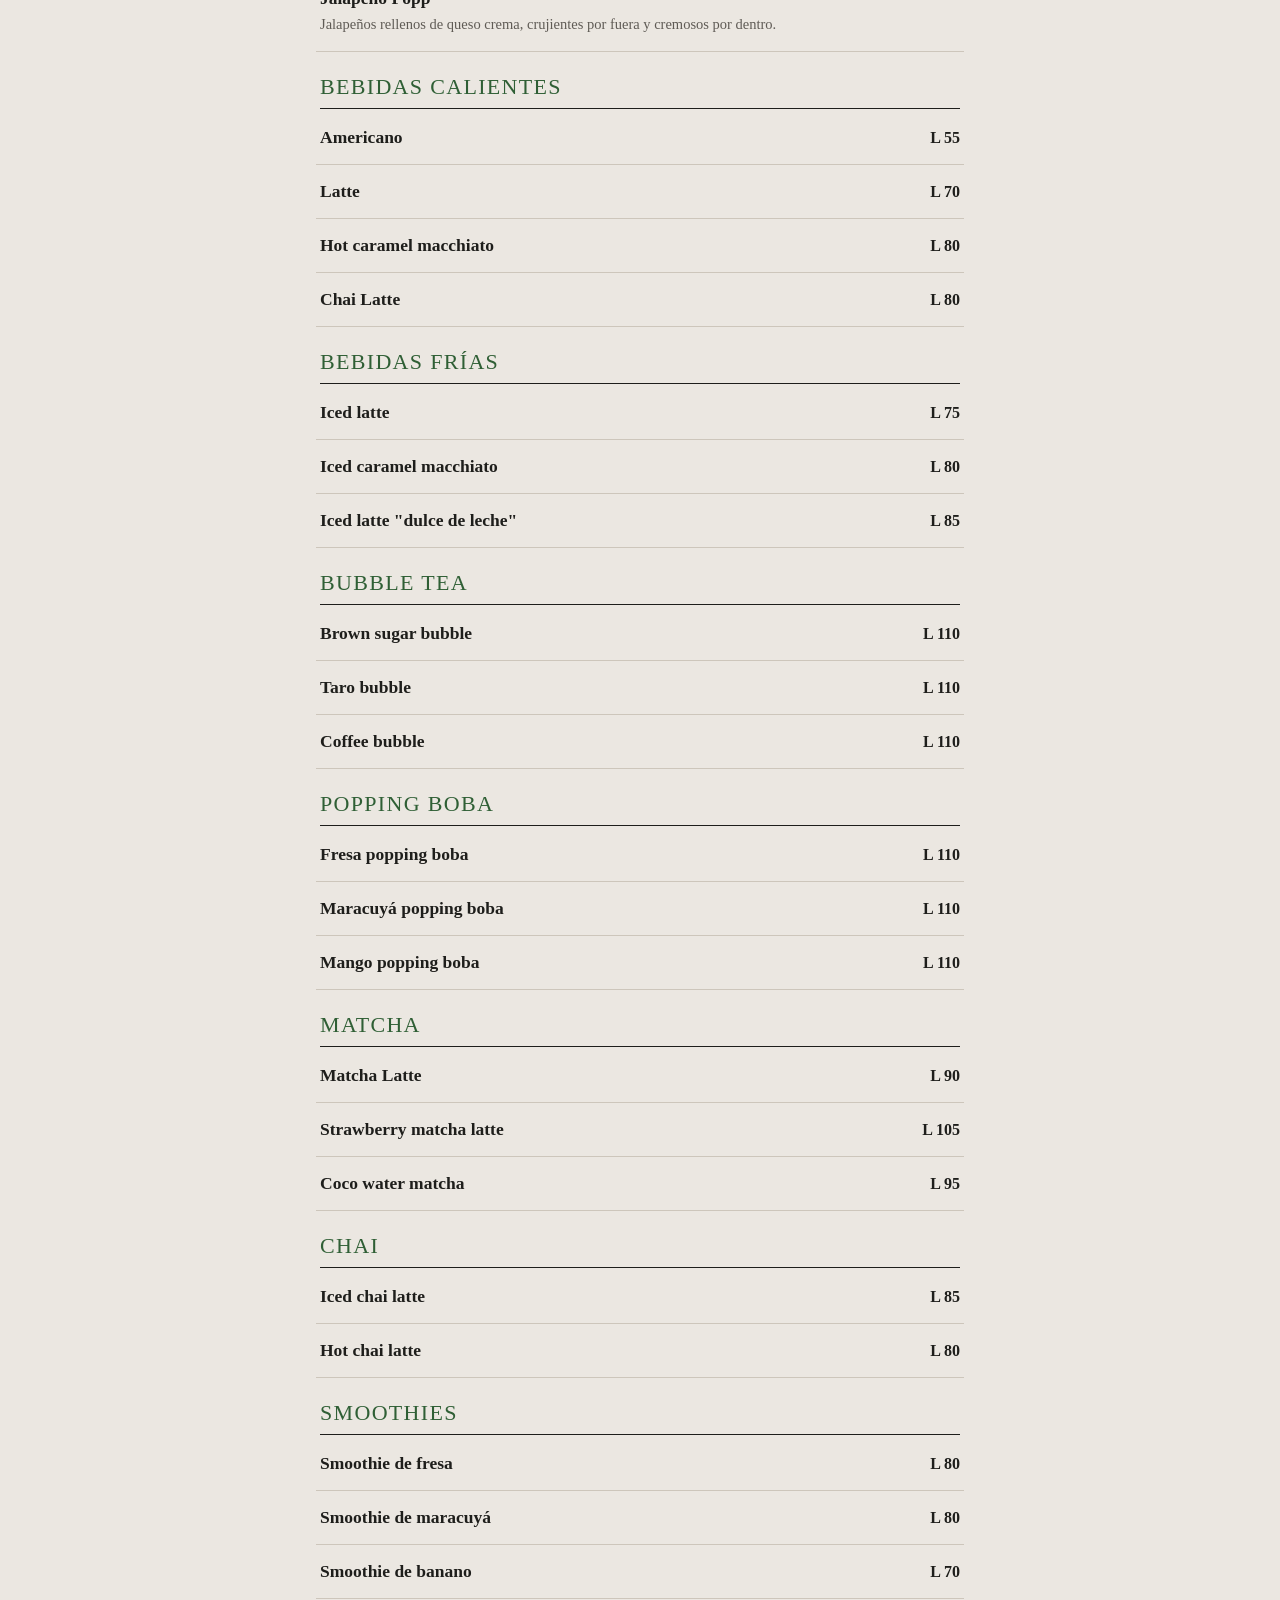
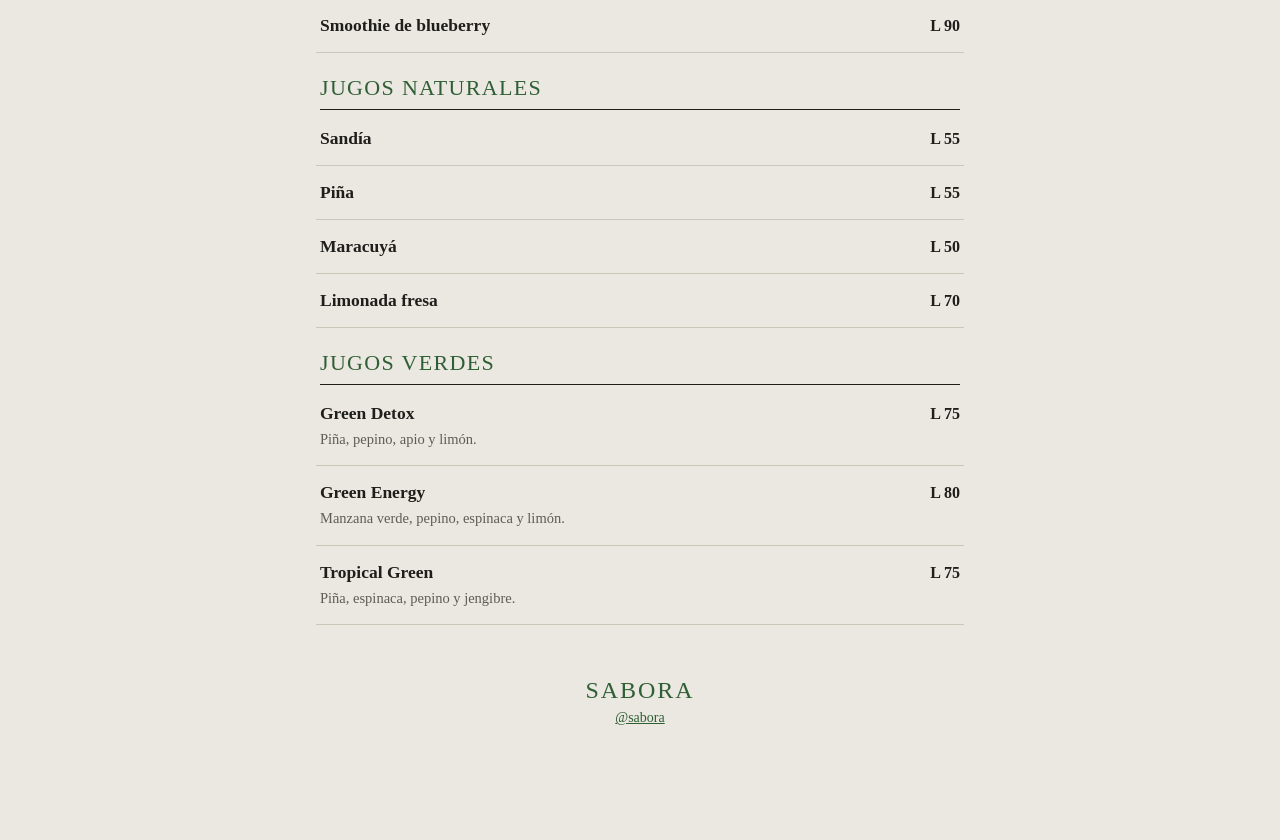
==== commit d137f5bf: "iPhone: subir los botones de abajo para no tener que tocar dos veces En Safari de iPhone, con las ba" ====
--- a/index.html
+++ b/index.html
@@ -18,7 +18,12 @@
   --display:Didot,"Bodoni 72","Bodoni MT","Noto Serif Display",var(--serif);
   --script:"Snell Roundhand","Apple Chancery","Segoe Script","Brush Script MT",cursive;
   --ui:system-ui,-apple-system,"Segoe UI",Roboto,sans-serif;
-}
+  /* Espacio abajo para botones fijos. En Safari de iPhone, con las barras escondidas, el primer toque
+     cerca del borde de abajo solo vuelve a mostrar las barras; esa zona mide ~2.5 veces la zona segura
+     (que solo existe mientras las barras están escondidas), así que los botones suben por encima. */
+  --abajo:calc(env(safe-area-inset-bottom) * 2.5);
+}
+@media (display-mode:standalone){:root{--abajo:env(safe-area-inset-bottom)}}
 *{box-sizing:border-box}
 html{-webkit-text-size-adjust:100%;text-size-adjust:100%;scroll-behavior:smooth;background:var(--paper)}
 html:has(dialog[open]){overflow:hidden}
@@ -72,7 +77,7 @@
 #sheet::backdrop,#cart::backdrop{background:rgba(25,25,20,.5)}
 @keyframes up{from{transform:translateY(60px);opacity:.4}}
 @media (min-width:700px){#sheet,#cart{margin:auto;border-radius:22px}}
-.sin{max-height:94dvh;overflow-y:auto;overscroll-behavior:contain;padding-bottom:env(safe-area-inset-bottom)}
+.sin{max-height:94dvh;overflow-y:auto;overscroll-behavior:contain;padding-bottom:var(--abajo)}
 .x{position:absolute;top:12px;right:12px;z-index:2;display:grid;place-items:center;width:38px;height:38px;border:0;border-radius:50%;
   background:rgba(246,243,239,.92);color:var(--ink);font-size:24px;line-height:1;cursor:pointer;box-shadow:0 1px 6px rgba(0,0,0,.15)}
 .gal{display:flex;overflow-x:auto;scroll-snap-type:x mandatory;scrollbar-width:none;background:#111}
@@ -89,7 +94,7 @@
 .sb .pr{display:block;margin-top:16px;color:var(--green);font-size:21px}
 
 /* WhatsApp */
-.wa{position:fixed;right:calc(16px + env(safe-area-inset-right));bottom:calc(18px + env(safe-area-inset-bottom));z-index:20;display:flex;flex-direction:column;align-items:flex-end;gap:12px}
+.wa{position:fixed;right:calc(16px + env(safe-area-inset-right));bottom:calc(18px + var(--abajo));z-index:20;display:flex;flex-direction:column;align-items:flex-end;gap:12px}
 .wa[hidden]{display:none}
 .wa-btn{position:relative;isolation:isolate;display:grid;place-items:center;width:62px;height:62px;border-radius:50%;background:#25d366;
   box-shadow:0 6px 18px rgba(0,0,0,.28);animation:latido 2.4s ease-in-out infinite;-webkit-tap-highlight-color:transparent}
@@ -105,7 +110,7 @@
 .wa-globo b{display:block;color:#128c4a;font-size:13px;margin-bottom:2px}
 .wa-x{position:absolute;top:4px;right:4px;width:28px;height:28px;border:0;background:none;color:#999;font-size:20px;line-height:1;cursor:pointer}
 @keyframes pop{from{transform:scale(.4);opacity:0}}
-body.con-wa footer{padding-bottom:calc(110px + env(safe-area-inset-bottom))}
+body.con-wa footer{padding-bottom:calc(110px + var(--abajo))}
 .wa-pedir{display:flex;align-items:center;justify-content:center;gap:10px;margin-top:22px;padding:15px;border-radius:14px;background:#25d366;
   color:#fff;font:600 17px system-ui,-apple-system,"Segoe UI",Roboto,sans-serif;text-decoration:none}
 .wa-pedir svg{width:22px;height:22px;fill:#fff}
@@ -120,7 +125,7 @@
 .qty button{width:44px;height:50px;border:0;background:none;color:var(--green);font:600 24px/1 var(--ui);cursor:pointer;touch-action:manipulation}
 .qty span{min-width:22px;text-align:center;font:600 17px var(--ui)}
 .add-btn{flex:1;min-height:52px;border:0;border-radius:14px;background:var(--green);color:#fff;font:600 16.5px var(--ui);cursor:pointer;touch-action:manipulation}
-.cart-bar{position:fixed;left:calc(16px + env(safe-area-inset-left));right:calc(16px + env(safe-area-inset-right));bottom:calc(18px + env(safe-area-inset-bottom));z-index:20;
+.cart-bar{position:fixed;left:calc(16px + env(safe-area-inset-left));right:calc(16px + env(safe-area-inset-right));bottom:calc(18px + var(--abajo));z-index:20;
   display:flex;align-items:center;gap:10px;max-width:560px;margin:0 auto;height:56px;padding:0 16px 0 10px;border:0;border-radius:16px;background:var(--green);color:#fff;
   font:600 16px var(--ui);box-shadow:0 8px 22px rgba(0,0,0,.25);cursor:pointer;touch-action:manipulation}
 .cart-bar[hidden]{display:none}
@@ -151,7 +156,7 @@
 .geo.err{color:#b42318}
 .f .wa-pedir{width:100%;border:0;cursor:pointer}
 .vaciar{display:block;margin:14px auto 0;padding:8px;border:0;background:none;color:var(--muted);font:14px var(--ui);text-decoration:underline;cursor:pointer}
-.toast{position:fixed;left:50%;bottom:calc(96px + env(safe-area-inset-bottom));z-index:30;max-width:calc(100vw - 32px);padding:11px 18px;border-radius:999px;
+.toast{position:fixed;left:50%;bottom:calc(96px + var(--abajo));z-index:30;max-width:calc(100vw - 32px);padding:11px 18px;border-radius:999px;
   background:#1e1e1b;color:#fff;font:600 14.5px var(--ui);text-align:center;box-shadow:0 6px 20px rgba(0,0,0,.25);transform:translateX(-50%);animation:sube .3s ease}
 @keyframes sube{from{opacity:0;transform:translate(-50%,12px)}}
 .toast[hidden]{display:none}
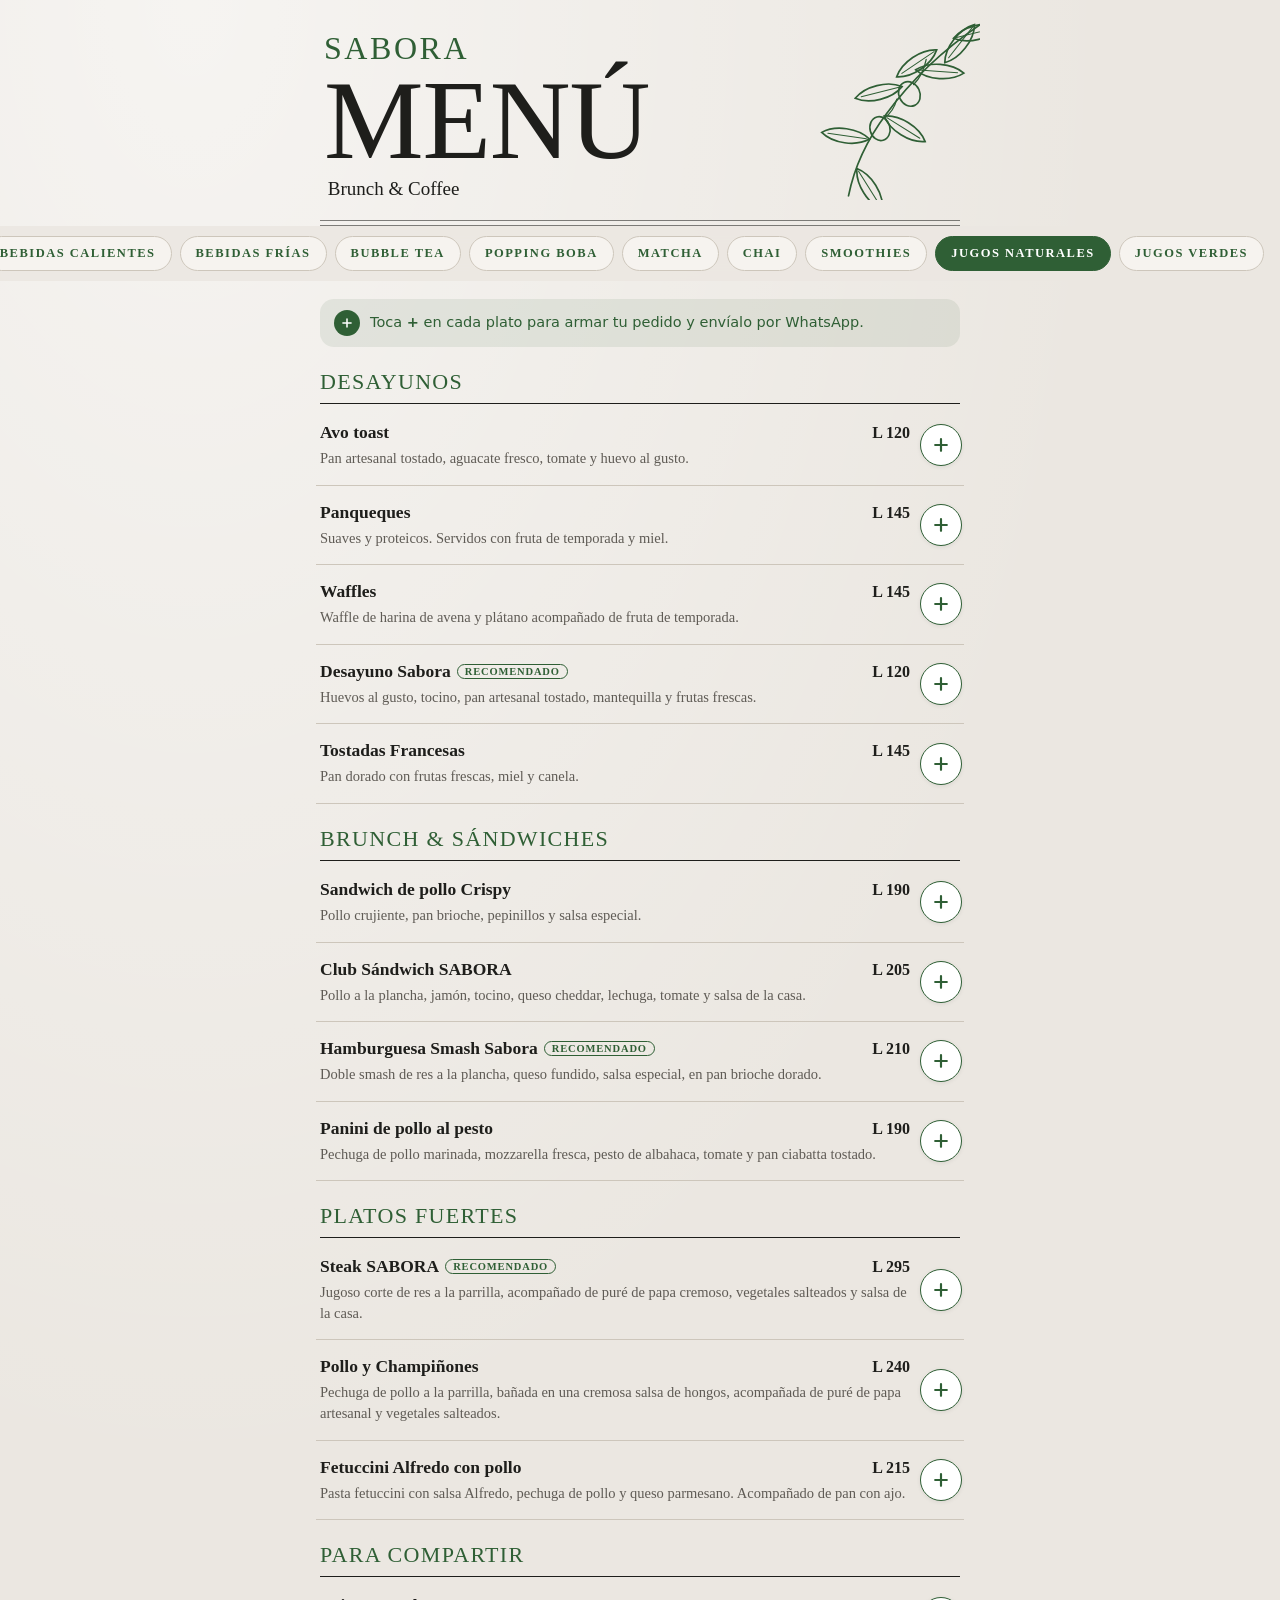
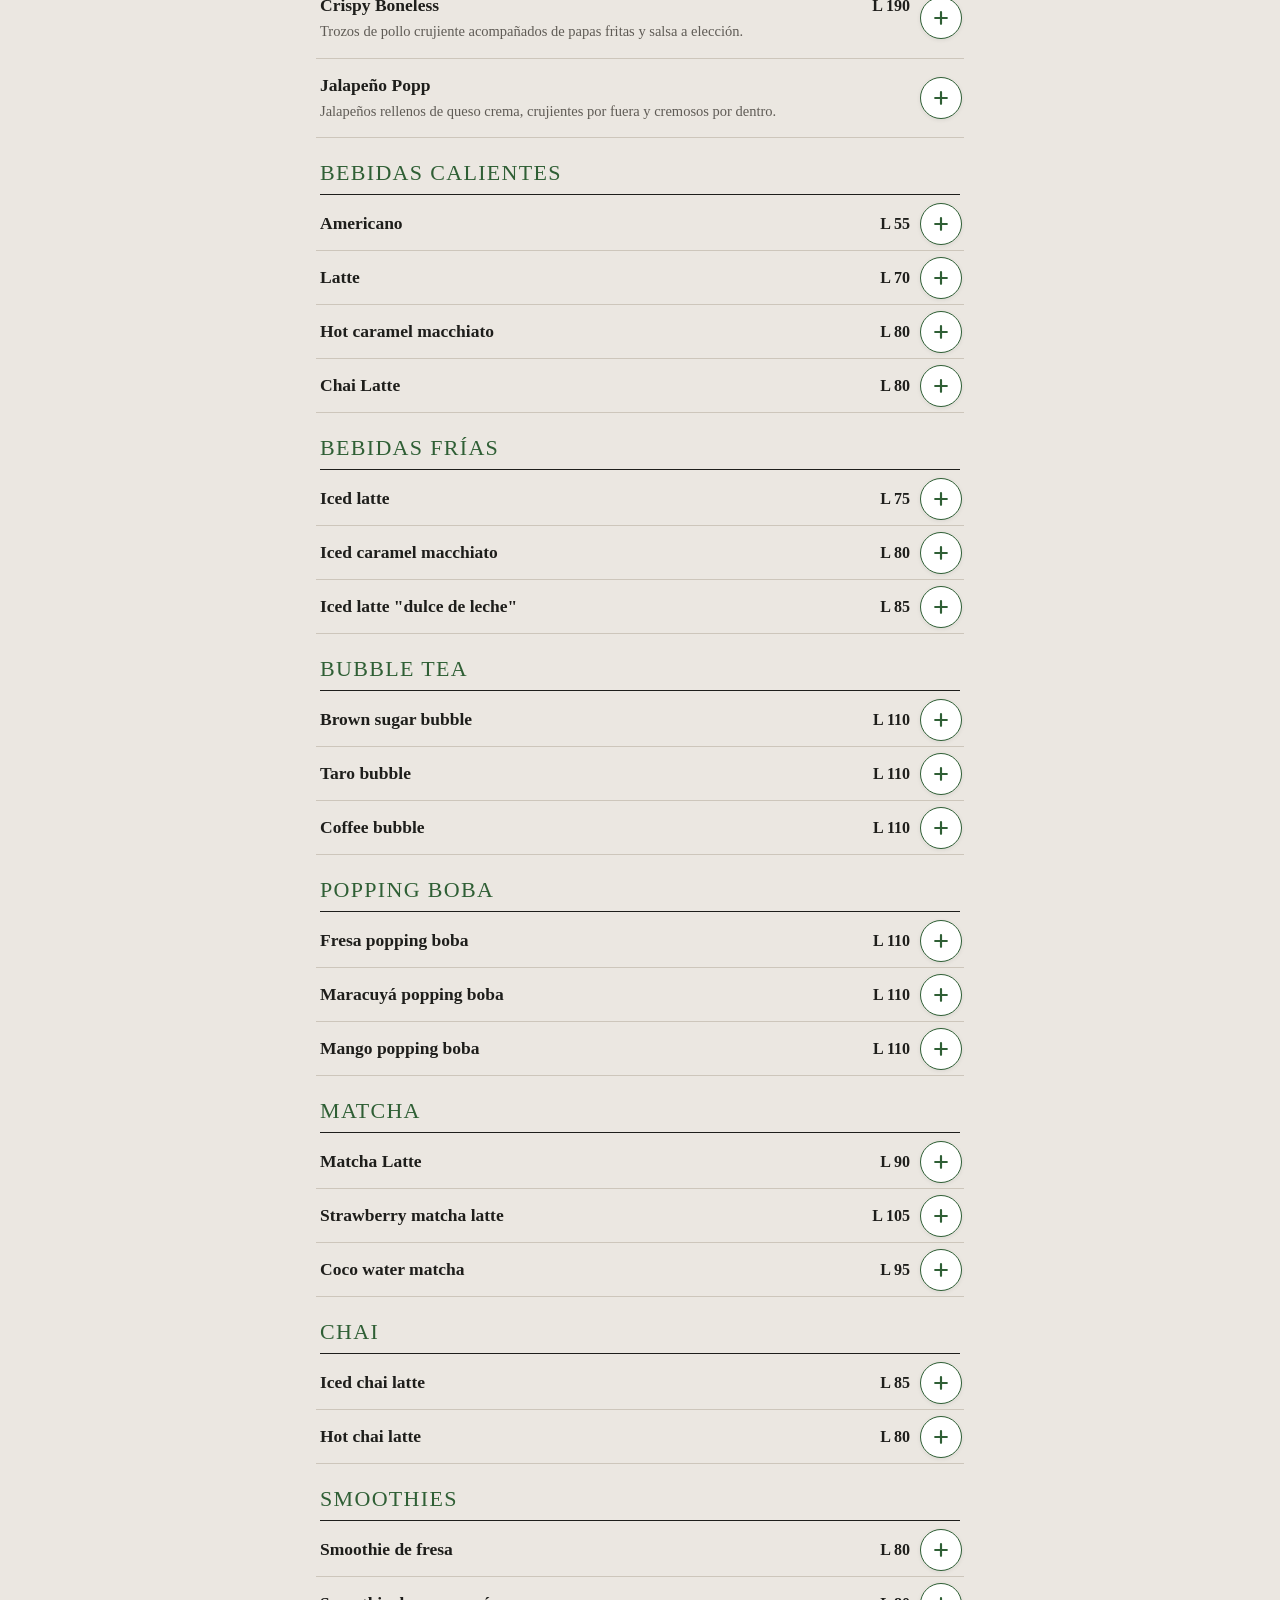
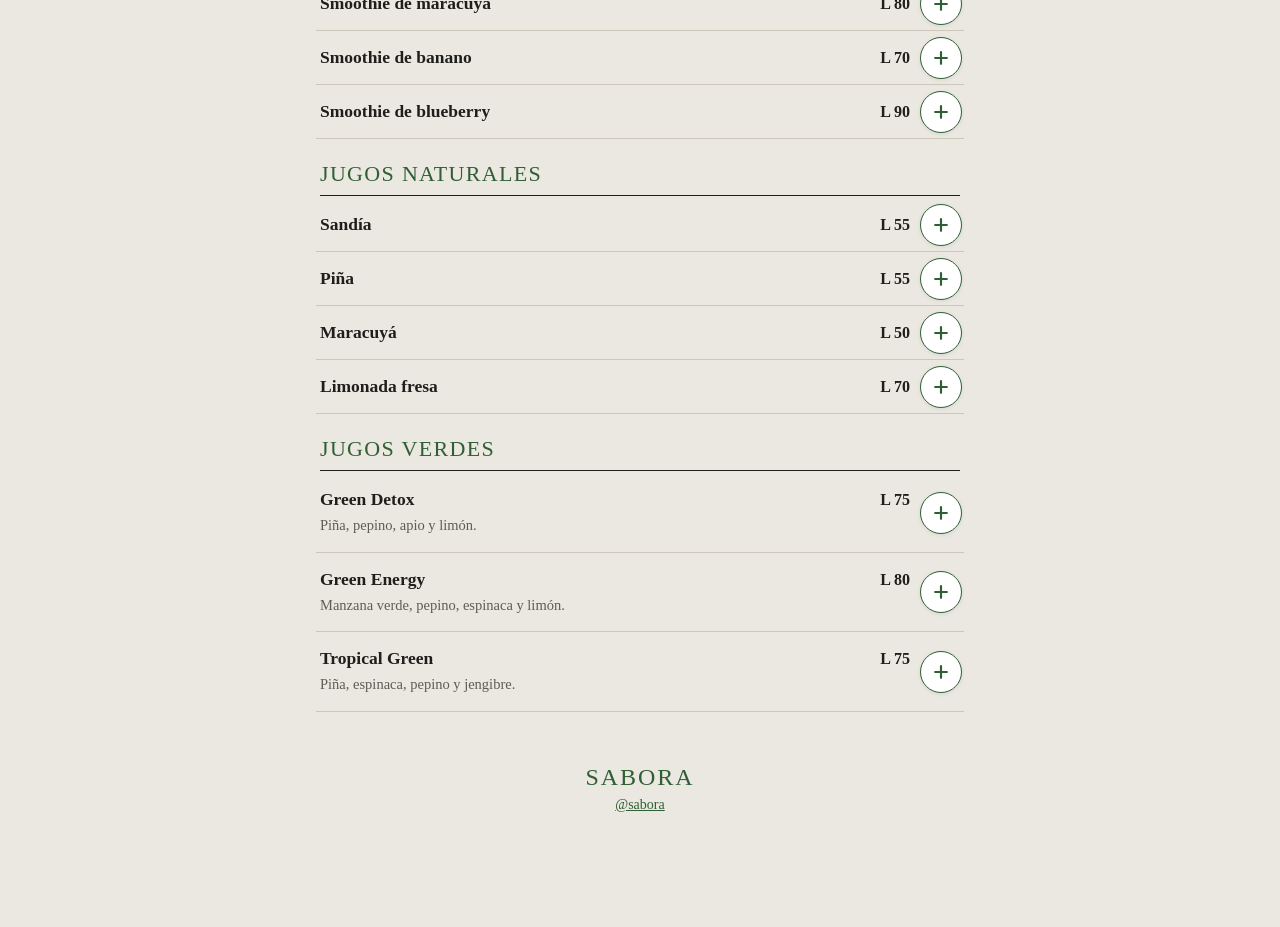
==== commit cc769dd6: "Botón + en cada plato y botón flotante de WhatsApp apagado (se enciende en el editor) - Cada plato t" ====
--- a/index.html
+++ b/index.html
@@ -48,9 +48,20 @@
 section{scroll-margin-top:62px;padding-top:22px}
 .cat{margin:0 4px 2px;padding-bottom:8px;border-bottom:1px solid var(--ink);color:var(--green);
   font-size:22px;font-weight:500;letter-spacing:.06em;text-transform:uppercase}
-.item{display:flex;align-items:center;gap:14px;width:100%;padding:16px 4px;border:0;border-bottom:1px solid var(--line);
+.item{display:flex;align-items:center;gap:6px;border-bottom:1px solid var(--line)}
+.abrir{display:flex;align-items:center;gap:14px;flex:1;min-width:0;padding:16px 4px;border:0;
   background:none;color:inherit;font:inherit;text-align:left;cursor:pointer;touch-action:manipulation}
-.item:active{background:rgba(47,95,53,.07)}
+.abrir:active{background:rgba(47,95,53,.07)}
+.mas{flex:none;display:grid;place-items:center;width:42px;height:42px;margin-right:2px;padding:0;border:1.5px solid var(--green);border-radius:50%;
+  background:#fff;color:var(--green);box-shadow:0 1px 4px rgba(0,0,0,.08);cursor:pointer;touch-action:manipulation}
+.mas svg{width:20px;height:20px}
+.mas.en{background:var(--green);color:#fff}
+.mas.pop{animation:tap .35s ease}
+@keyframes tap{40%{transform:scale(1.2)}}
+.tip{display:flex;align-items:center;gap:10px;margin:18px 4px 0;padding:11px 14px;border-radius:14px;background:rgba(47,95,53,.09);
+  color:var(--green);font:500 14.5px/1.35 var(--ui)}
+.tip i{flex:none;display:grid;place-items:center;width:26px;height:26px;border-radius:50%;background:var(--green);color:#fff}
+.tip svg{width:14px;height:14px}
 .tx{flex:1;min-width:0}
 .row{display:flex;align-items:baseline;justify-content:space-between;gap:12px}
 .item h3{margin:0;font-size:17.5px;font-weight:700}
@@ -160,7 +171,7 @@
   background:#1e1e1b;color:#fff;font:600 14.5px var(--ui);text-align:center;box-shadow:0 6px 20px rgba(0,0,0,.25);transform:translateX(-50%);animation:sube .3s ease}
 @keyframes sube{from{opacity:0;transform:translate(-50%,12px)}}
 .toast[hidden]{display:none}
-@media (prefers-reduced-motion:reduce){.wa-btn,.wa-btn::before,.wa-btn::after,.wa-globo,.cart-bar.bump,.toast{animation:none}}
+@media (prefers-reduced-motion:reduce){.wa-btn,.wa-btn::before,.wa-btn::after,.wa-globo,.cart-bar.bump,.toast,.mas.pop{animation:none}}
 </style>
 </head>
 <body>
@@ -236,6 +247,7 @@
 var $=function(s){return document.querySelector(s)};
 var esc=function(s){return String(s==null?"":s).replace(/[&<>"']/g,function(c){return{"&":"&amp;","<":"&lt;",">":"&gt;",'"':"&quot;","'":"&#39;"}[c]})};
 var slug=function(s){return String(s).toLowerCase().normalize("NFD").replace(/[̀-ͯ]/g,"").replace(/[^a-z0-9]+/g,"-").replace(/^-|-$/g,"")};
+var MAS='<svg viewBox="0 0 24 24" aria-hidden="true"><path d="M12 5v14M5 12h14" fill="none" stroke="currentColor" stroke-width="2.6" stroke-linecap="round"/></svg>';
 var PLAY='<span class="play"><svg viewBox="0 0 10 10"><path d="M0 0L10 5L0 10Z"/></svg></span>';
 var data;
 
@@ -263,14 +275,16 @@
   var cats=data.categorias||[];
   $("#tabs").innerHTML=cats.map(function(c){return'<a href="#'+slug(c.nombre)+'">'+esc(c.nombre)+"</a>"}).join("");
   porId={};
-  $("#menu").innerHTML=cats.map(function(c,ci){
+  var pide=!!waNum();
+  $("#menu").innerHTML=(pide?'<p class="tip"><i>'+MAS+"</i><span>Toca <b>+</b> en cada plato para armar tu pedido y envíalo por WhatsApp.</span></p>":"")+cats.map(function(c,ci){
     return'<section id="'+slug(c.nombre)+'"><h2 class="cat">'+esc(c.nombre)+"</h2>"+(c.platos||[]).map(function(p,pi){
       var pr=precio(p);
       if(!p.id)p.id="p"+ci+"-"+pi;
       porId[p.id]=p;
-      return'<button class="item'+(p.disponible===false?" off":"")+'" data-c="'+ci+'" data-p="'+pi+'"><span class="tx"><span class="row"><h3><span class="qn"></span>'+esc(p.nombre)+
+      return'<div class="item'+(p.disponible===false?" off":"")+'" data-c="'+ci+'" data-p="'+pi+'"><button class="abrir"><span class="tx"><span class="row"><h3><span class="qn"></span>'+esc(p.nombre)+
         (p.destacado?'<span class="badge">Recomendado</span>':"")+"</h3>"+(pr?'<span class="pr">'+esc(pr)+"</span>":"")+"</span>"+
-        (p.descripcion?"<p>"+esc(p.descripcion)+"</p>":"")+"</span>"+thumb(p)+"</button>";
+        (p.descripcion?"<p>"+esc(p.descripcion)+"</p>":"")+"</span>"+thumb(p)+"</button>"+
+        (pide&&p.disponible!==false?'<button class="mas" aria-label="Agregar '+esc(p.nombre)+' al pedido">'+MAS+"</button>":"")+"</div>";
     }).join("")+"</section>";
   }).join("");
 
@@ -291,11 +305,13 @@
 function waNum(){return String(data.whatsapp||"").replace(/\D/g,"")}
 // api.whatsapp.com y no wa.me: la redirección de wa.me convierte los emojis en �
 function waLink(msg){return"https://api.whatsapp.com/send?phone="+waNum()+(msg?"&text="+encodeURIComponent(msg):"")}
+function waBoton(){return!!waNum()&&data.whatsapp_boton===true}
 function whatsapp(){
   if(!waNum())return;
+  document.body.classList.add("con-wa"); // espacio abajo para la barra del pedido
+  if(!waBoton())return; // el botón flotante se enciende o apaga desde el editor
   var g=$("#wa-g");
   $("#wa").hidden=false;
-  document.body.classList.add("con-wa");
   $("#wa-a").href=waLink(data.whatsapp_mensaje||"¡Hola "+data.restaurante+"! 👋 Vi el menú y quisiera pedir algo deli 😋");
   $("#wa-t").textContent=data.whatsapp_globo||"¿Se te antoja algo? 😋 ¡Escríbenos y pide aquí!";
   $("#wa-g b").textContent=data.restaurante||"";
@@ -328,7 +344,10 @@
 var sheet=$("#sheet"),gal=$("#s-g"),dots=$("#s-d");
 $("#menu").addEventListener("click",function(e){
   var b=e.target.closest(".item");if(!b)return;
-  open(data.categorias[b.dataset.c].platos[b.dataset.p]);
+  var p=data.categorias[b.dataset.c].platos[b.dataset.p],m=e.target.closest(".mas");
+  if(!m)return open(p);
+  sumar(p,1);
+  m.classList.remove("pop");void m.offsetWidth;m.classList.add("pop");
 });
 function open(p){
   var media=p.media||[];
@@ -391,12 +410,13 @@
   LS("menu-pedido",Object.keys(pedido).length?JSON.stringify(pedido):null);
   var ls=lineas(),n=ls.reduce(function(s,l){return s+l.q},0);
   bar.hidden=!n||!waNum();
-  $("#wa").hidden=!!n||!waNum(); // con pedido, el botón suelto de WhatsApp se oculta para que no manden un mensaje sin la orden
+  $("#wa").hidden=!!n||!waBoton(); // con pedido, el botón suelto de WhatsApp se oculta para que no manden un mensaje sin la orden
   $("#cb-n").textContent=n;
   $("#cb-t").textContent=n?fmt(total(ls)):"";
   document.querySelectorAll("#menu .item").forEach(function(b){
     var q=pedido[data.categorias[b.dataset.c].platos[b.dataset.p].id];
     b.querySelector(".qn").textContent=q?q+"×":"";
+    var m=b.querySelector(".mas");if(m)m.classList.toggle("en",!!q);
   });
 }
 
@@ -415,12 +435,15 @@
 $("#s-menos").addEventListener("click",function(){if(cant>1){cant--;pintarCant()}});
 $("#s-mas").addEventListener("click",function(){if(cant<99){cant++;pintarCant()}});
 $("#s-ok").addEventListener("click",function(){
-  pedido[actual.id]=Math.min(99,(pedido[actual.id]||0)+cant);
+  sheet.close();
+  sumar(actual,cant);
+});
+function sumar(p,q){
+  pedido[p.id]=Math.min(99,(pedido[p.id]||0)+q);
   actualizar();
-  sheet.close();
-  avisar("✓ Agregado: "+cant+"× "+actual.nombre);
+  avisar("✓ Agregado: "+q+"× "+p.nombre);
   bar.classList.remove("bump");void bar.offsetWidth;bar.classList.add("bump");
-});
+}
 
 // Ventana "Tu pedido"
 bar.addEventListener("click",function(){
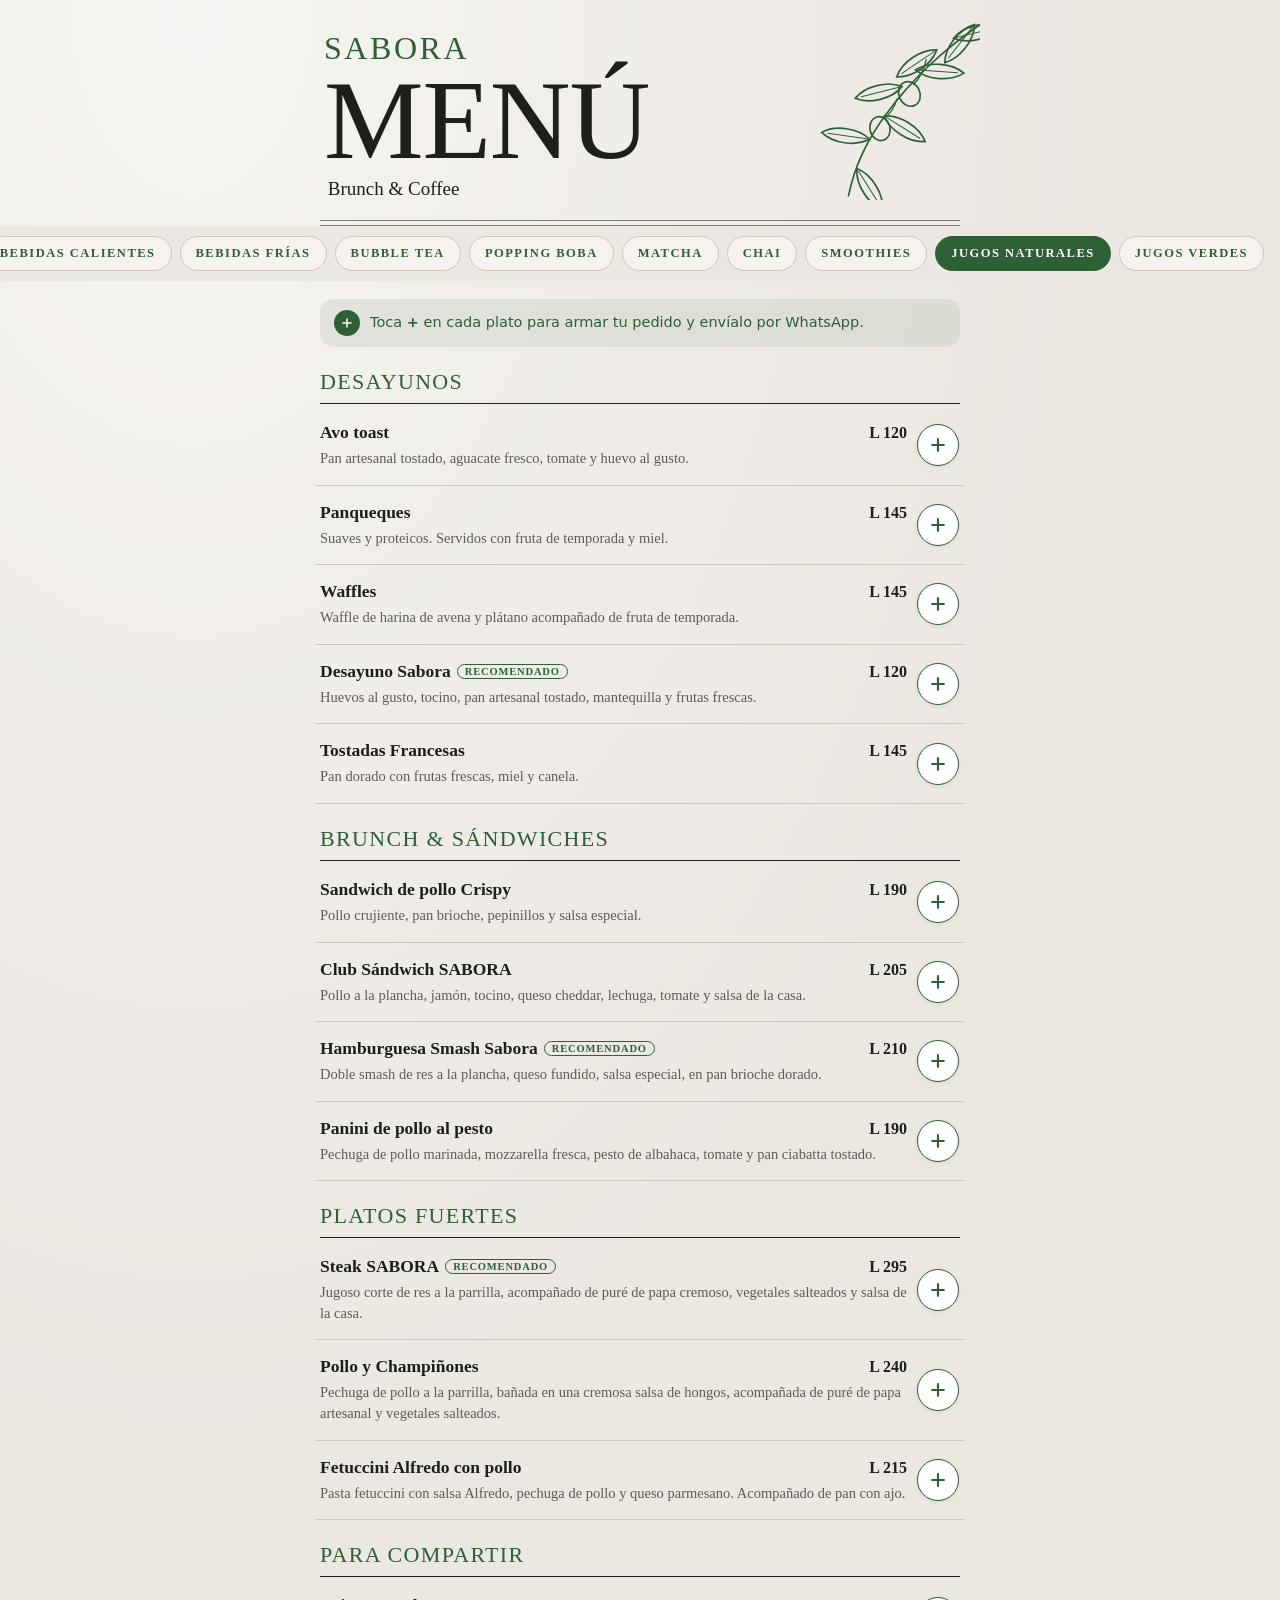
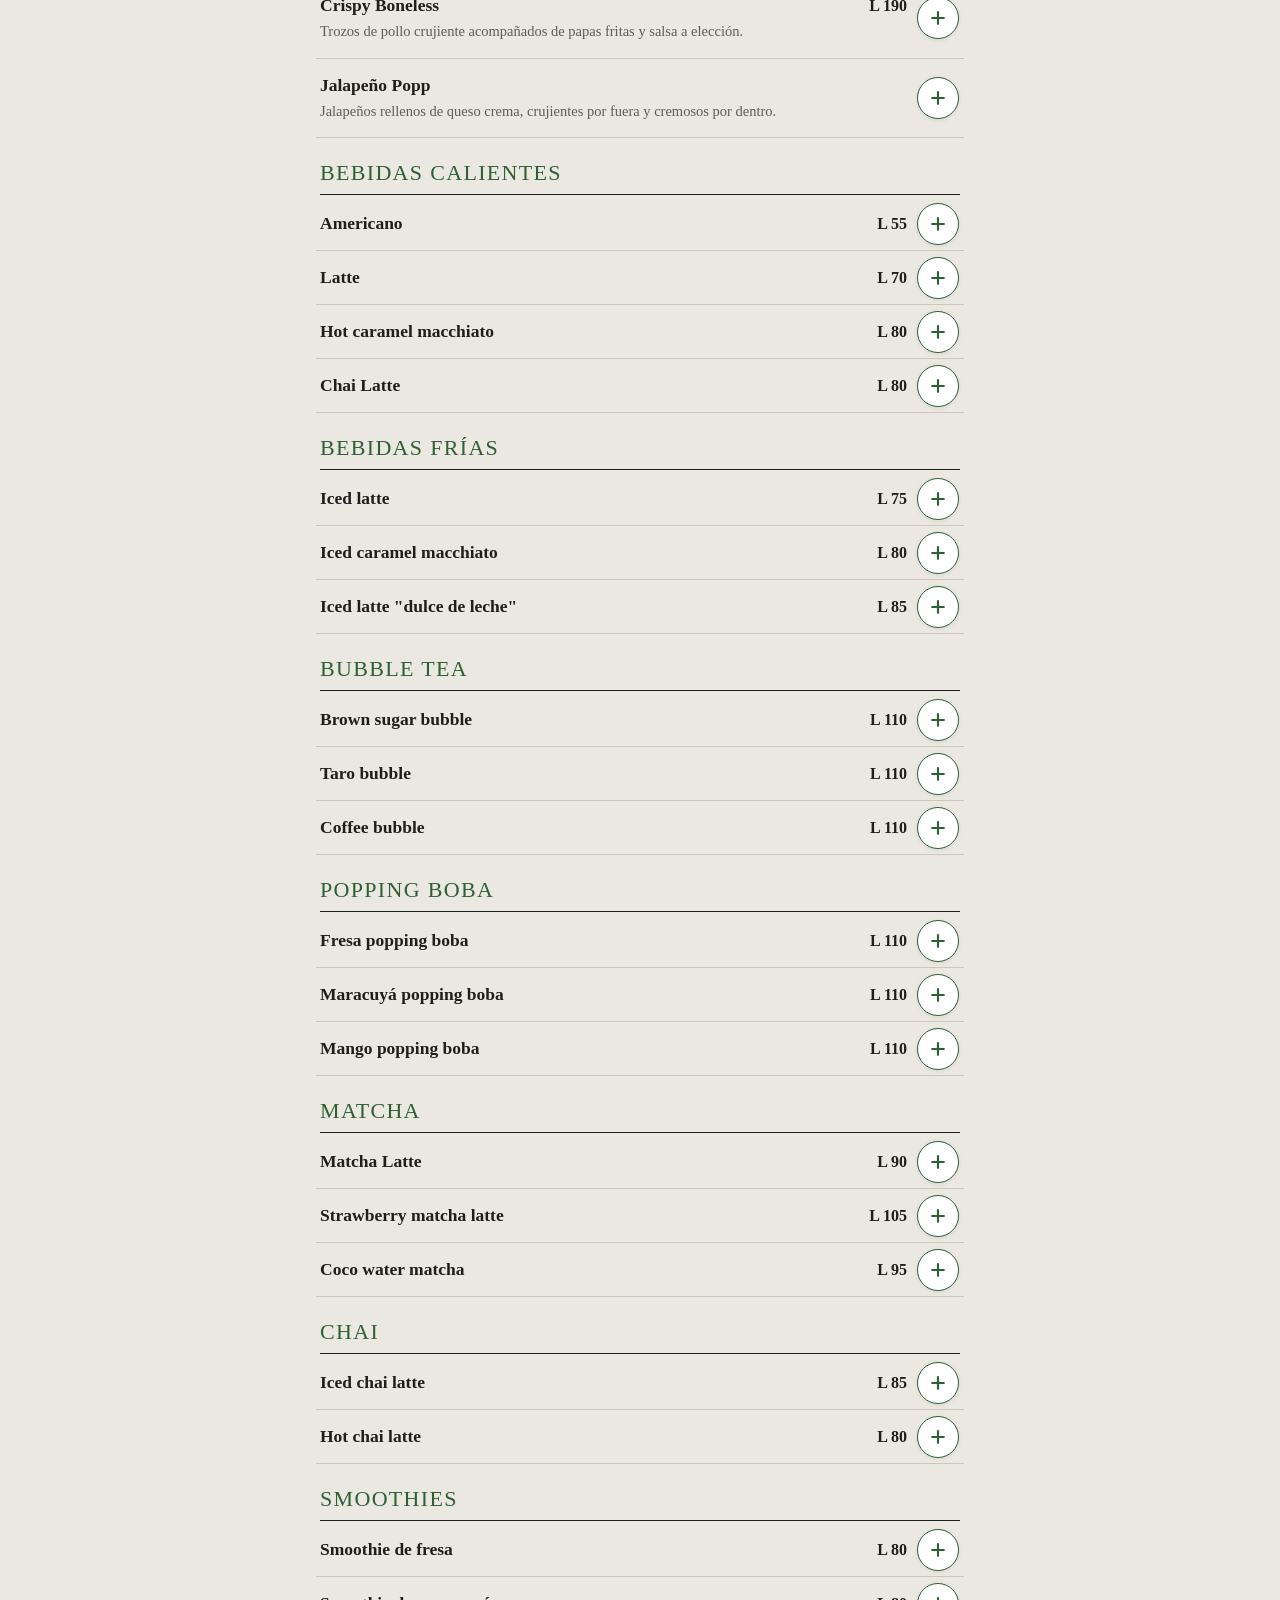
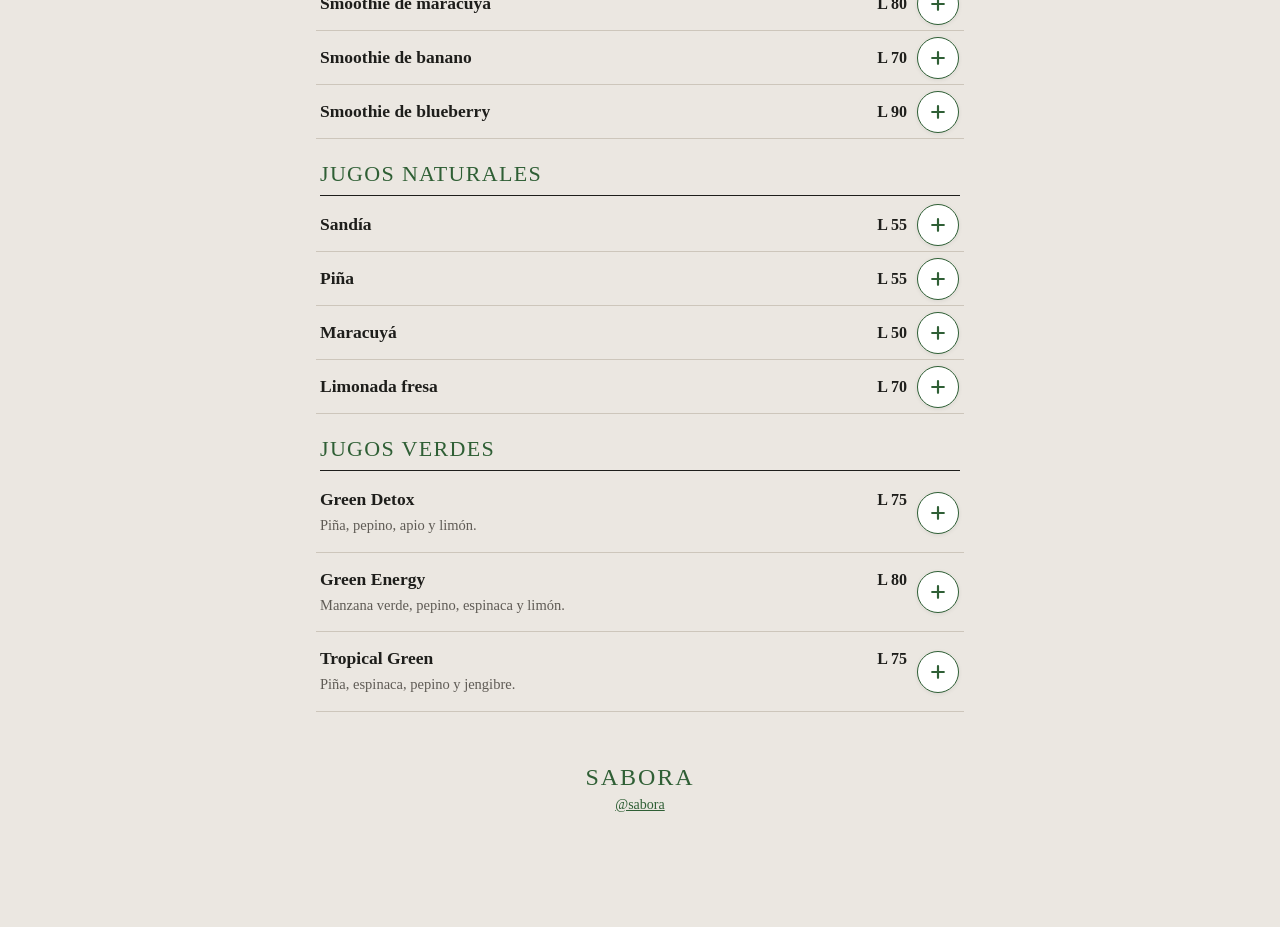
==== commit cf3152fd: "Deslizar un plato a la derecha para quitarlo del pedido, con "Deshacer" - Funciona en la lista del m" ====
--- a/index.html
+++ b/index.html
@@ -52,7 +52,7 @@
 .abrir{display:flex;align-items:center;gap:14px;flex:1;min-width:0;padding:16px 4px;border:0;
   background:none;color:inherit;font:inherit;text-align:left;cursor:pointer;touch-action:manipulation}
 .abrir:active{background:rgba(47,95,53,.07)}
-.mas{flex:none;display:grid;place-items:center;width:42px;height:42px;margin-right:2px;padding:0;border:1.5px solid var(--green);border-radius:50%;
+.mas{flex:none;display:grid;place-items:center;width:42px;height:42px;margin-right:5px;padding:0;border:1.5px solid var(--green);border-radius:50%;
   background:#fff;color:var(--green);box-shadow:0 1px 4px rgba(0,0,0,.08);cursor:pointer;touch-action:manipulation}
 .mas svg{width:20px;height:20px}
 .mas.en{background:var(--green);color:#fff}
@@ -171,6 +171,15 @@
   background:#1e1e1b;color:#fff;font:600 14.5px var(--ui);text-align:center;box-shadow:0 6px 20px rgba(0,0,0,.25);transform:translateX(-50%);animation:sube .3s ease}
 @keyframes sube{from{opacity:0;transform:translate(-50%,12px)}}
 .toast[hidden]{display:none}
+.toast{pointer-events:none;display:flex;align-items:center;justify-content:center;width:max-content} /* no tapa los platos de abajo; solo "Deshacer" se puede tocar */
+.toast button{pointer-events:auto;margin-left:14px;padding:4px 2px;border:0;background:none;color:#9fdcaa;font:700 14.5px var(--ui);text-decoration:underline;cursor:pointer}
+/* Deslizar a la derecha para quitar un plato del pedido */
+.item,.lista li{position:relative;overflow:hidden;touch-action:pan-y pinch-zoom}
+.item>*,.lista li>*{transform:translateX(var(--dx,0px));transition:transform .2s ease}
+.arrastra>*{transition:none}
+.arrastra,.sale{background:#f9e3e0}
+.arrastra::before,.sale::before{content:"🗑 Quitar";position:absolute;left:12px;top:50%;transform:translateY(-50%);color:#b42318;font:600 14px var(--ui);opacity:.5}
+.borra::before,.sale::before{opacity:1}
 @media (prefers-reduced-motion:reduce){.wa-btn,.wa-btn::before,.wa-btn::after,.wa-globo,.cart-bar.bump,.toast,.mas.pop{animation:none}}
 </style>
 </head>
@@ -226,6 +235,7 @@
       <h2 id="c-h">Tu pedido</h2>
       <ul class="lista" id="c-lista"></ul>
       <p class="tot"><span>Total</span><b id="c-tot"></b></p>
+      <p class="geo">Desliza un plato a la derecha para quitarlo.</p>
       <p class="geo" id="c-sp" hidden>Algunos precios te los confirmamos por WhatsApp.</p>
       <span class="l">¿Cómo lo quieres?</span>
       <div class="seg" id="c-tipo"><button type="button" data-t="local" aria-pressed="false">🍽️ En el local</button><button type="button" data-t="domicilio" aria-pressed="false">🛵 A domicilio</button></div>
@@ -343,6 +353,7 @@
 // Ficha del plato
 var sheet=$("#sheet"),gal=$("#s-g"),dots=$("#s-d");
 $("#menu").addEventListener("click",function(e){
+  if(Date.now()-movido<400)return;
   var b=e.target.closest(".item");if(!b)return;
   var p=data.categorias[b.dataset.c].platos[b.dataset.p],m=e.target.closest(".mas");
   if(!m)return open(p);
@@ -421,9 +432,17 @@
 }
 
 var toastT;
-function avisar(t){
-  var e=$("#toast");e.textContent=t;e.hidden=false;
-  clearTimeout(toastT);toastT=setTimeout(function(){e.hidden=true},2600);
+function avisar(t,deshacer){
+  var e=$("#toast");
+  (cart.open?cart:document.body).appendChild(e);
+  e.textContent=t;
+  if(deshacer){
+    var b=document.createElement("button");b.type="button";b.textContent="Deshacer";
+    b.addEventListener("click",function(){e.hidden=true;deshacer()});
+    e.appendChild(b);
+  }
+  e.hidden=false;
+  clearTimeout(toastT);toastT=setTimeout(function(){e.hidden=true},deshacer?5000:2600);
 }
 
 // Cantidad y "Agregar" en la ficha del plato
@@ -468,6 +487,7 @@
   $("#c-sp").hidden=!ls.some(function(l){return l.n==null});
 }
 $("#c-lista").addEventListener("click",function(e){
+  if(Date.now()-movido<400)return;
   var b=e.target.closest("button[data-d]");if(!b)return;
   var id=b.closest("li").dataset.id,q=(pedido[id]||0)+(+b.dataset.d);
   if(q>0)pedido[id]=Math.min(99,q);else delete pedido[id];
@@ -480,6 +500,56 @@
   if(!confirm("¿Vaciar todo el pedido?"))return;
   pedido={};actualizar();cart.close();
 });
+
+// Deslizar a la derecha quita el plato del pedido (en el menú y en "Tu pedido")
+var movido=0;
+function quitar(id){
+  var q=pedido[id],p=porId[id];if(!q)return;
+  delete pedido[id];
+  actualizar();
+  if(cart.open)pintarPedido();
+  avisar("Quitaste "+q+"× "+p.nombre,function(){pedido[id]=q;actualizar();if(cart.open)pintarPedido()});
+}
+function deslizable(cont,sel,idDe,saleEntero){
+  var el=null,id,x0,y0,dx=0,moviendo=false;
+  var limite=function(t){return Math.min(110,t.offsetWidth*.3)};
+  cont.addEventListener("touchstart",function(e){
+    el=null;
+    if(e.touches.length!==1)return;
+    var t=e.target.closest(sel);if(!t)return;
+    id=idDe(t);if(!pedido[id])return;
+    el=t;x0=e.touches[0].clientX;y0=e.touches[0].clientY;dx=0;moviendo=false;
+  },{passive:true});
+  cont.addEventListener("touchmove",function(e){
+    if(!el)return;
+    var mx=e.touches[0].clientX-x0,my=e.touches[0].clientY-y0;
+    if(!moviendo){
+      if(Math.abs(my)>=8&&Math.abs(my)>=Math.abs(mx)){el=null;return} // se está desplazando hacia arriba o abajo
+      if(mx<8||mx<Math.abs(my)*1.2)return;
+      moviendo=true;el.classList.add("arrastra");
+    }
+    if(e.cancelable)e.preventDefault(); // que el navegador no lo tome como desplazamiento ni como "atrás"
+    dx=Math.max(0,mx);
+    el.style.setProperty("--dx",dx+"px");
+    el.classList.toggle("borra",dx>limite(el));
+  },{passive:false});
+  function fin(e){
+    if(!el)return;
+    var t=el;el=null;
+    if(!moviendo)return;
+    movido=Date.now();
+    var borra=e.type==="touchend"&&dx>limite(t);
+    t.classList.remove("arrastra","borra");
+    if(!borra)return t.style.removeProperty("--dx");
+    if(!saleEntero){t.style.removeProperty("--dx");return quitar(id)}
+    t.classList.add("sale");t.style.setProperty("--dx",t.offsetWidth+"px");
+    setTimeout(function(){quitar(id)},180);
+  }
+  cont.addEventListener("touchend",fin);
+  cont.addEventListener("touchcancel",fin);
+}
+deslizable($("#menu"),".item",function(t){return data.categorias[t.dataset.c].platos[t.dataset.p].id},false);
+deslizable($("#c-lista"),"li",function(t){return t.dataset.id},true);
 
 // En el local o a domicilio
 function ponerTipo(t){
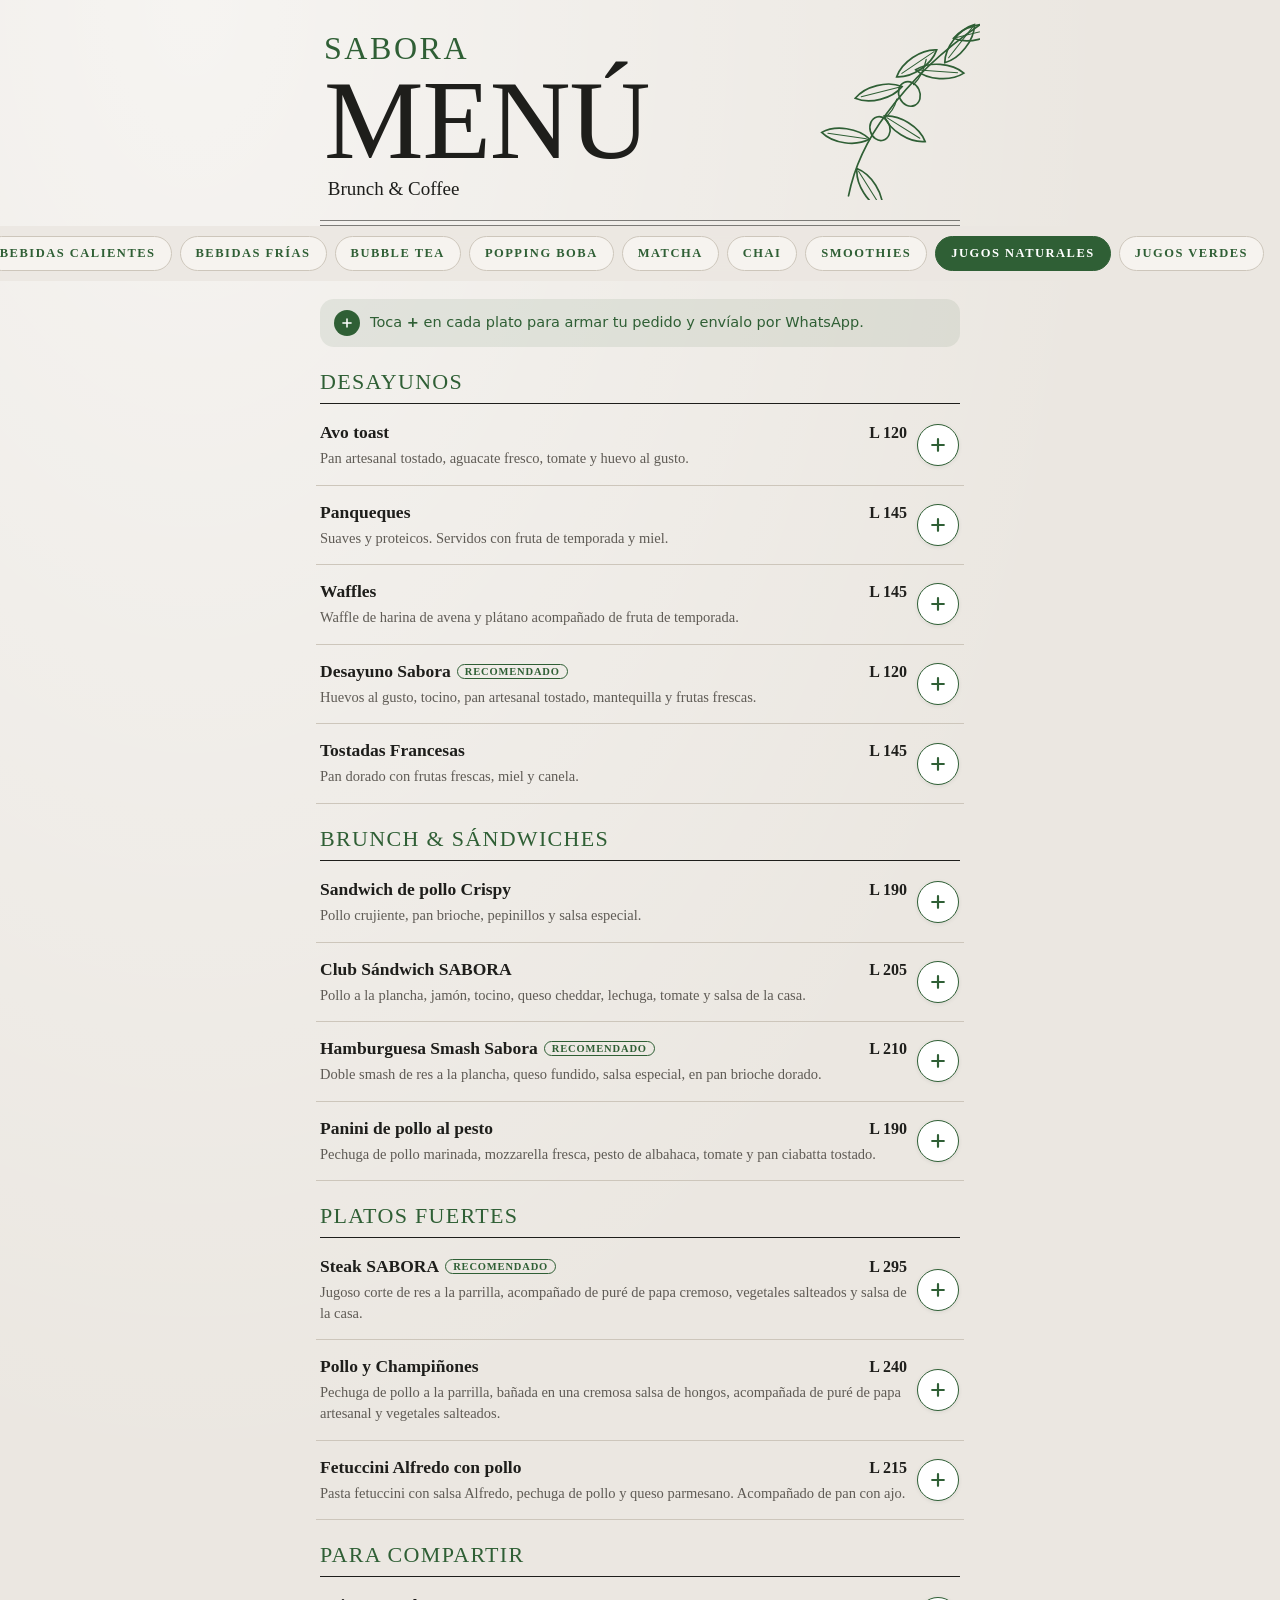
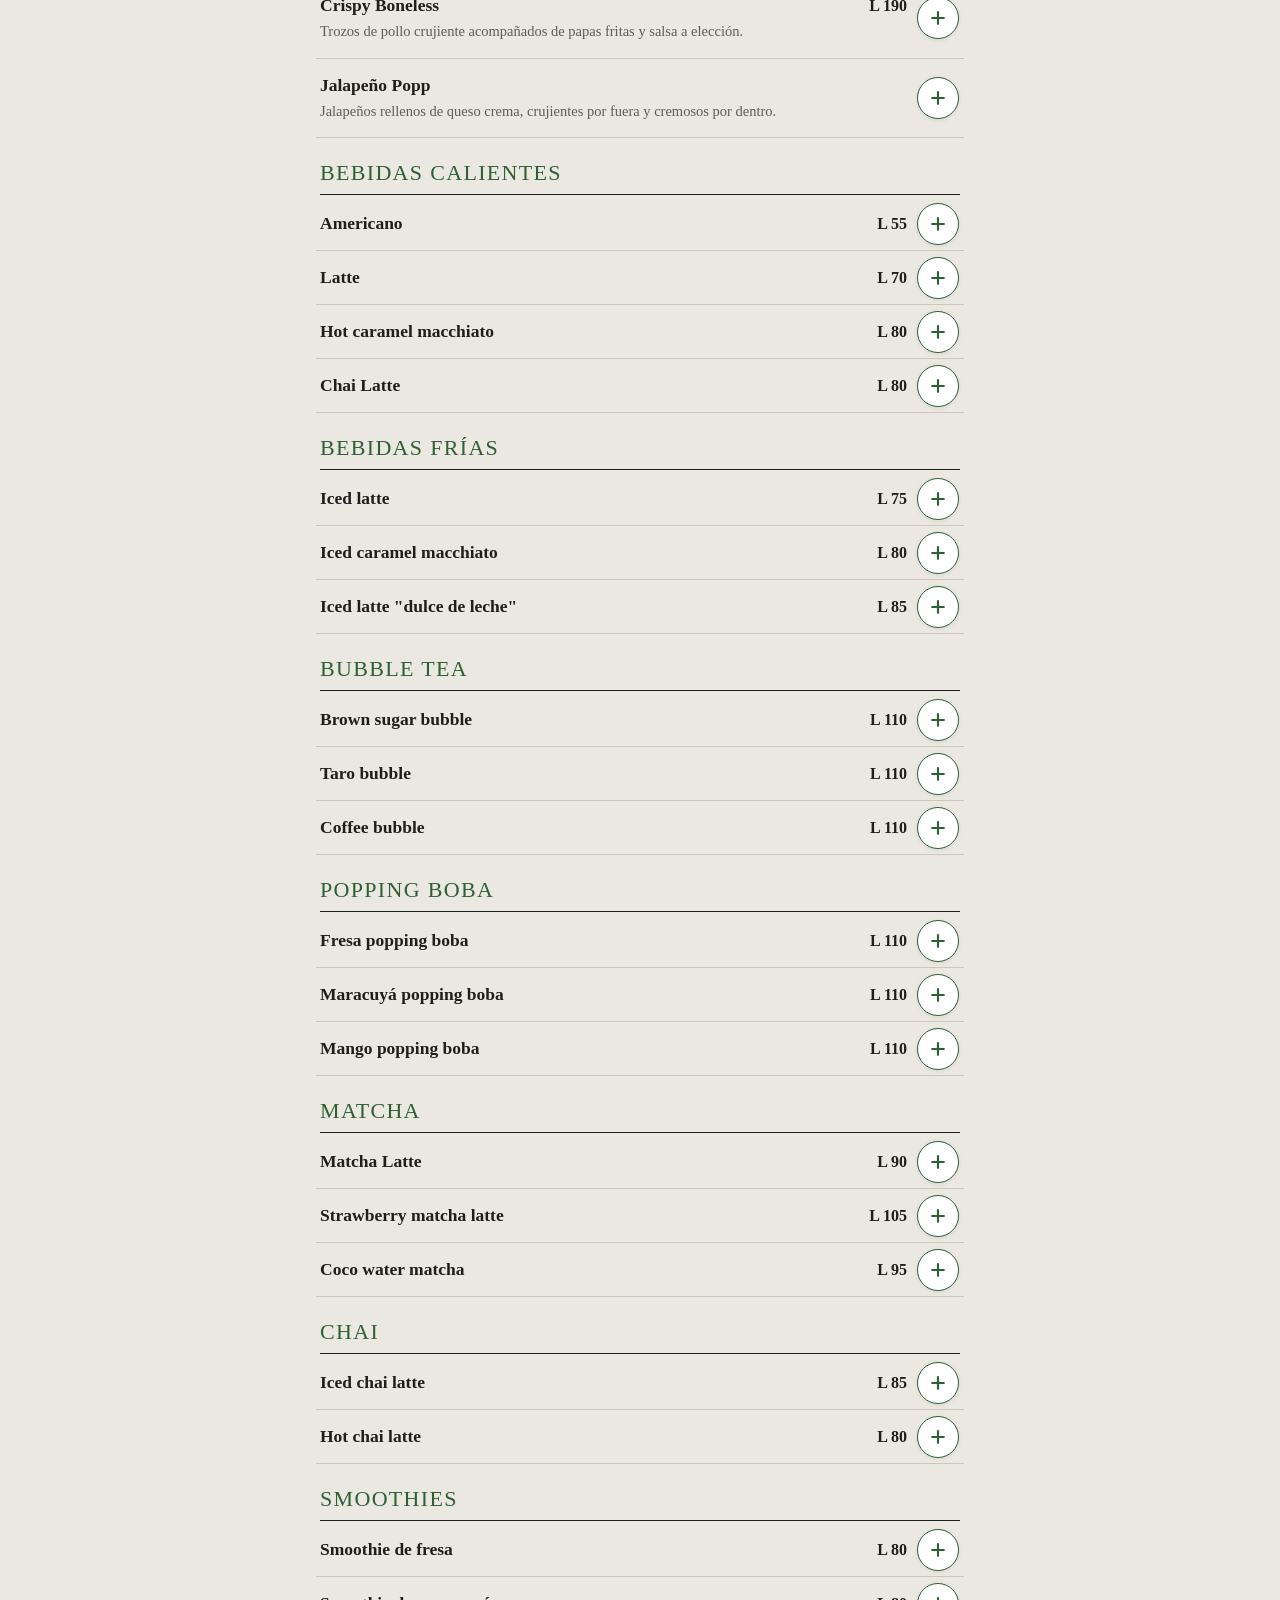
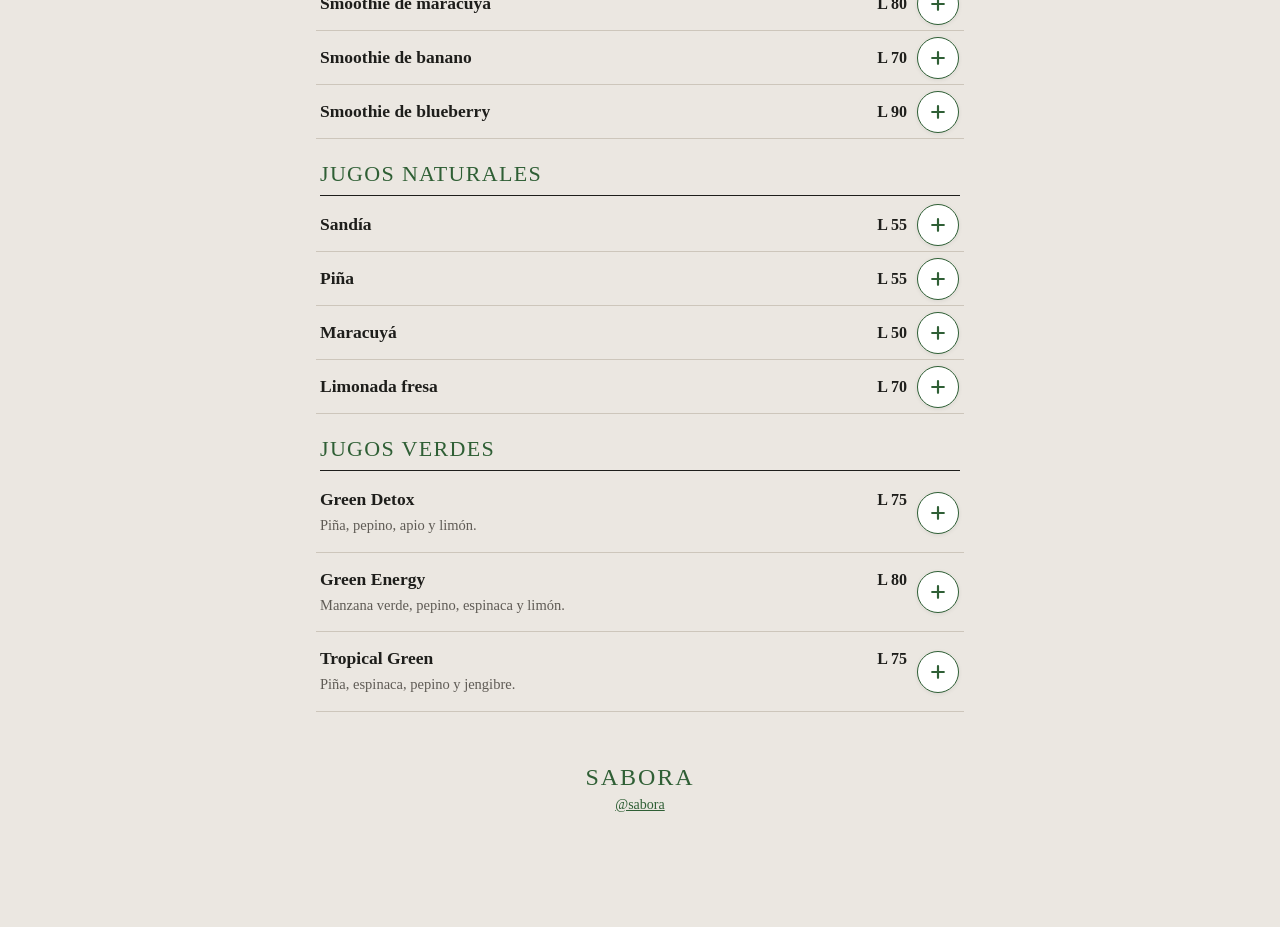
==== commit 56189efd: "Deslizar para quitar también desde el botón + El + está pegado al borde derecho: desde ahí solo qued" ====
--- a/index.html
+++ b/index.html
@@ -177,9 +177,13 @@
 .item,.lista li{position:relative;overflow:hidden;touch-action:pan-y pinch-zoom}
 .item>*,.lista li>*{transform:translateX(var(--dx,0px));transition:transform .2s ease}
 .arrastra>*{transition:none}
-.arrastra,.sale{background:#f9e3e0}
-.arrastra::before,.sale::before{content:"🗑 Quitar";position:absolute;left:12px;top:50%;transform:translateY(-50%);color:#b42318;font:600 14px var(--ui);opacity:.5}
+.arrastra,.sale{background:linear-gradient(90deg,#f9e3e0 var(--dx,0px),transparent var(--dx,0px))}
+.arrastra::before,.sale::before{content:"🗑 Quitar";position:absolute;left:0;top:0;bottom:0;display:flex;align-items:center;width:var(--dx,0px);padding-left:12px;
+  overflow:hidden;white-space:nowrap;box-sizing:border-box;color:#b42318;font:600 14px var(--ui);opacity:.5}
 .borra::before,.sale::before{opacity:1}
+.borra .mas{background:#b42318;border-color:#b42318;color:#fff}
+.mas svg{transition:transform .15s ease}
+.borra .mas svg{transform:rotate(45deg)}
 @media (prefers-reduced-motion:reduce){.wa-btn,.wa-btn::before,.wa-btn::after,.wa-globo,.cart-bar.bump,.toast,.mas.pop{animation:none}}
 </style>
 </head>
@@ -512,7 +516,8 @@
 }
 function deslizable(cont,sel,idDe,saleEntero){
   var el=null,id,x0,y0,dx=0,moviendo=false;
-  var limite=function(t){return Math.min(110,t.offsetWidth*.3)};
+  // Hay que deslizar ~1/3 del plato; si se empieza cerca del borde derecho (sobre el +), basta con lo que queda hasta el borde
+  var limite=function(t){return Math.min(110,t.offsetWidth*.3,Math.max(24,(innerWidth-x0)*.6))};
   cont.addEventListener("touchstart",function(e){
     el=null;
     if(e.touches.length!==1)return;
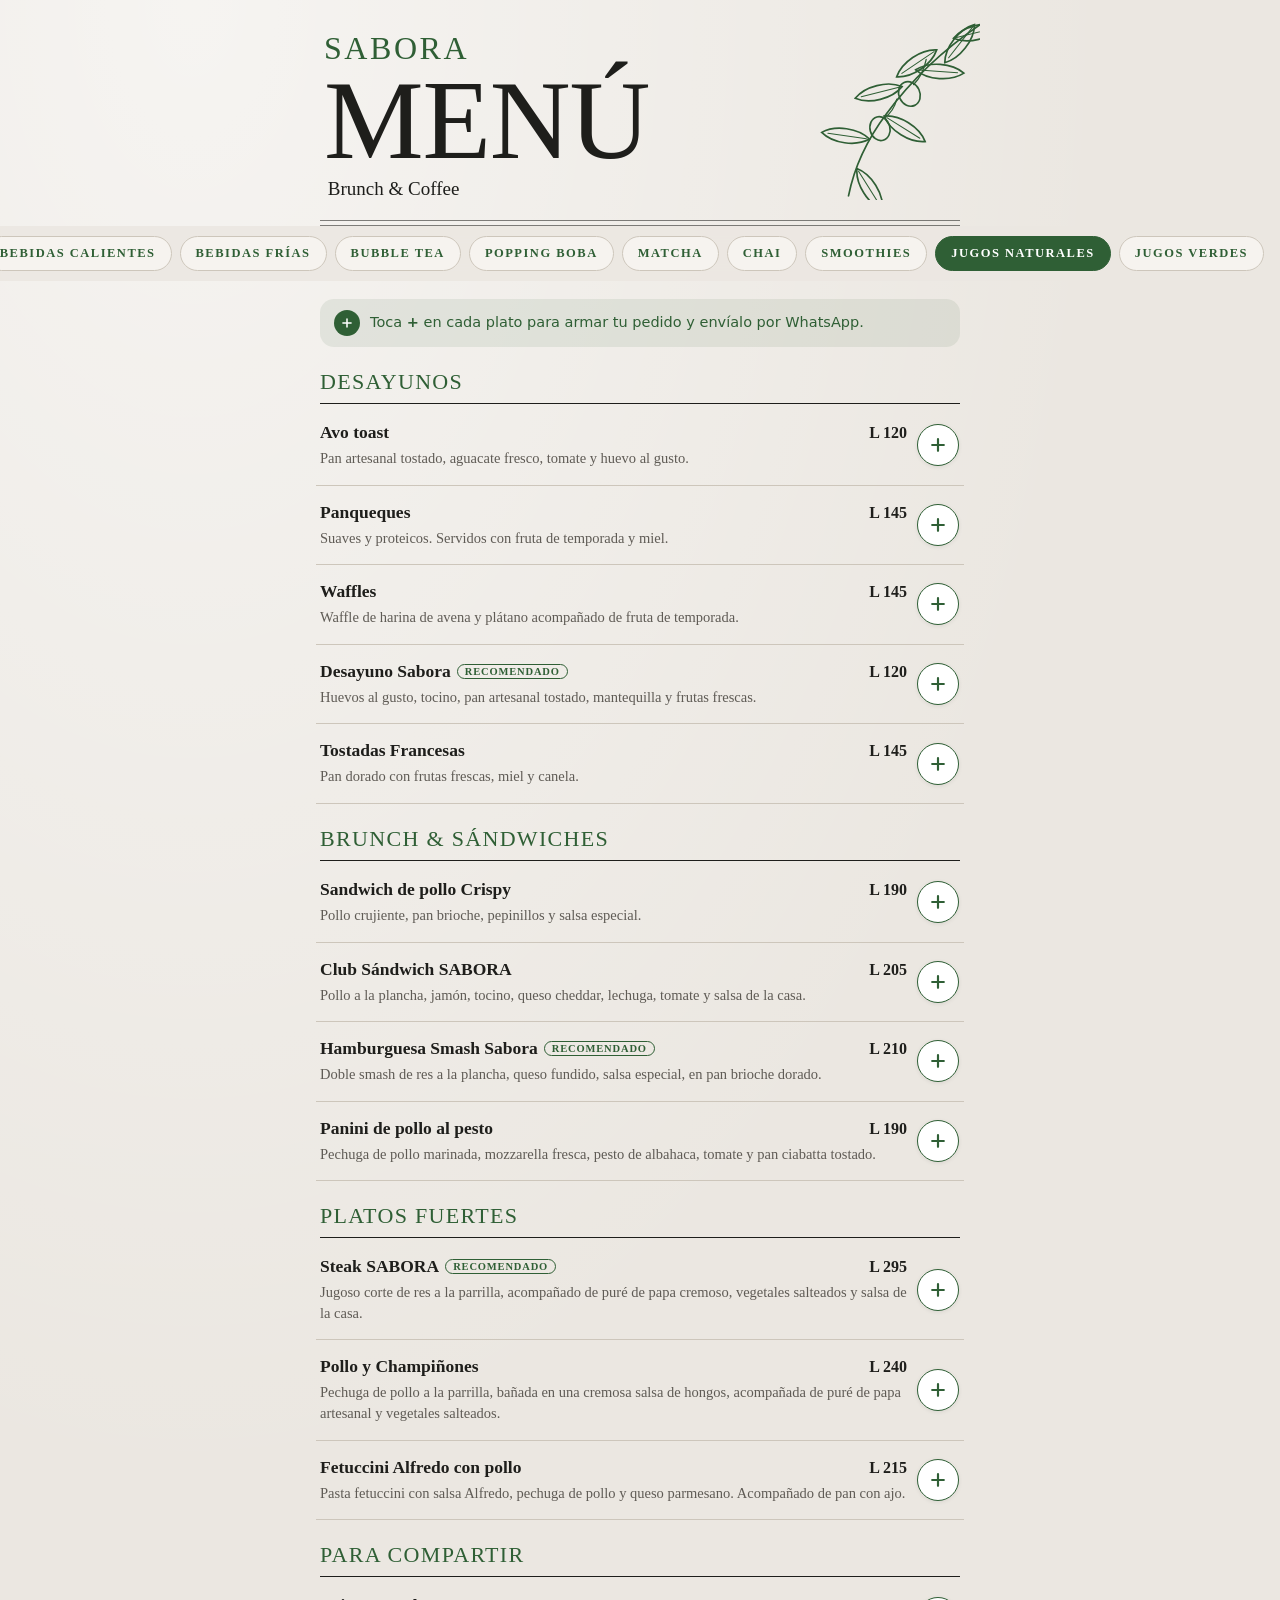
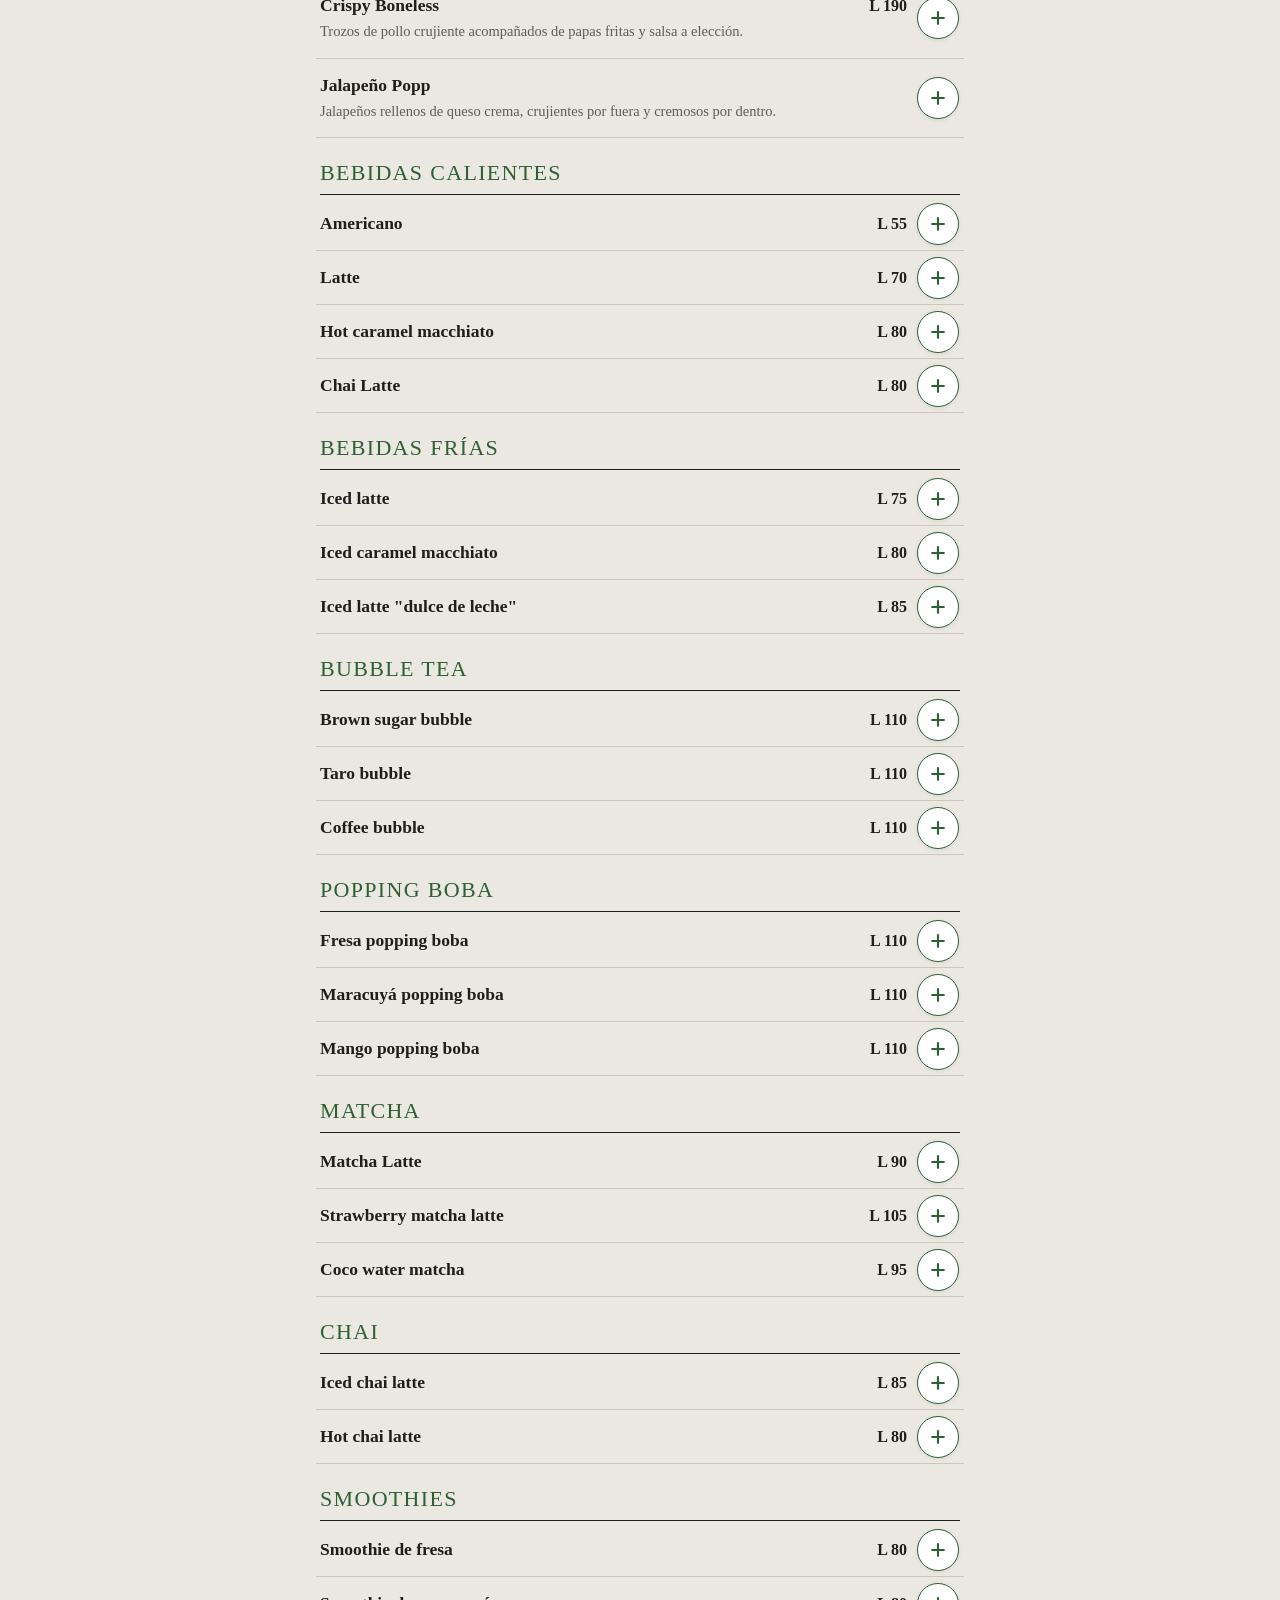
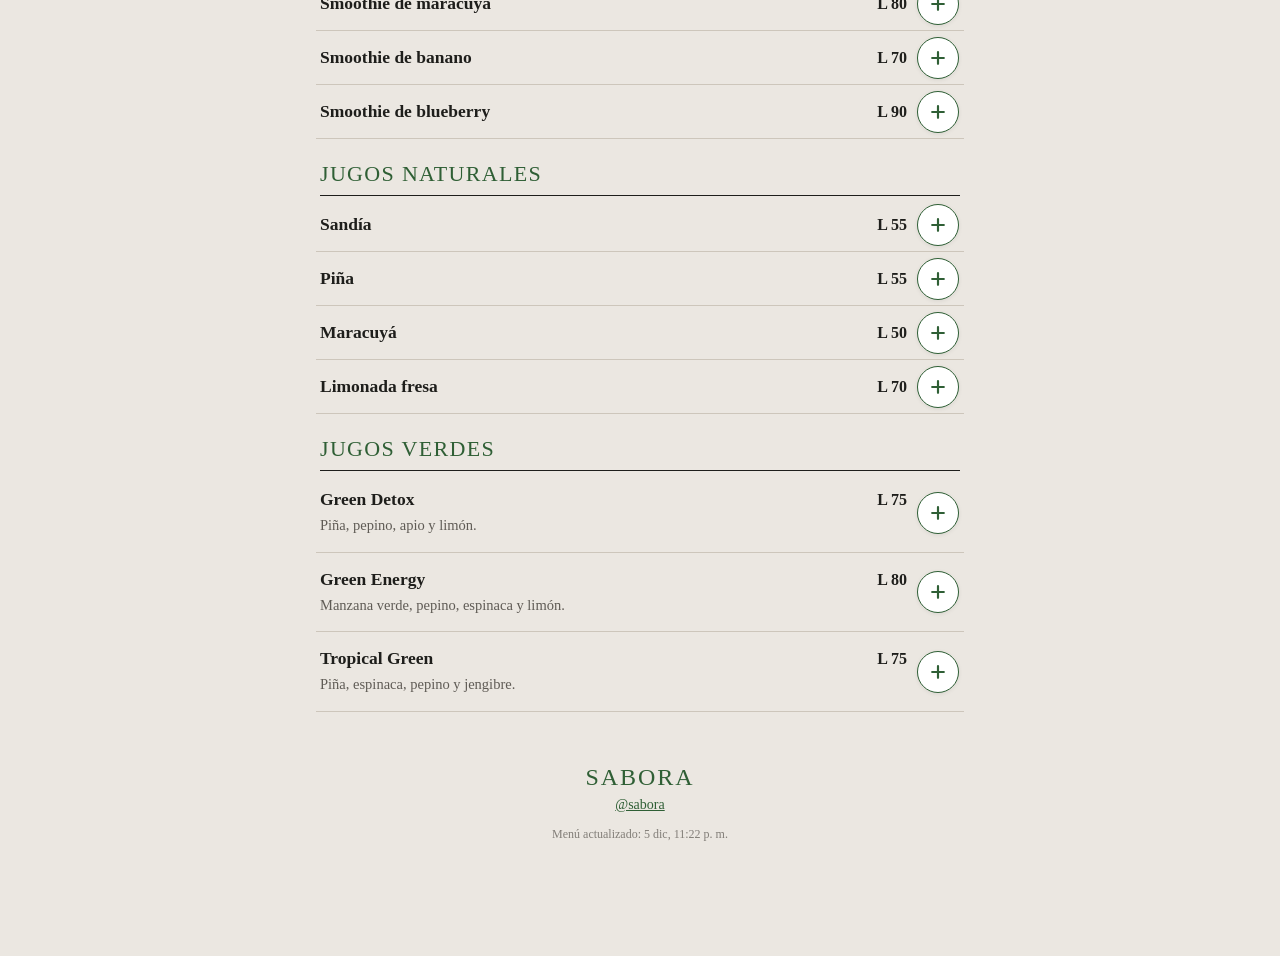
==== commit e16ef16d: "iPhone: reclamar antes el gesto de deslizar y mostrar cuándo se actualizó el menú - El gesto hacia l" ====
--- a/index.html
+++ b/index.html
@@ -80,6 +80,7 @@
 footer p{margin:4px 0}
 footer a{color:var(--green)}
 footer .logo{font-size:24px;margin-bottom:6px}
+footer .aviso{margin-top:14px;font-size:12px;opacity:.75}
 
 /* Ficha del plato */
 #sheet,#cart{width:100%;max-width:560px;max-height:94dvh;margin:auto auto 0;padding:0;border:0;border-radius:22px 22px 0 0;
@@ -174,7 +175,7 @@
 .toast{pointer-events:none;display:flex;align-items:center;justify-content:center;width:max-content} /* no tapa los platos de abajo; solo "Deshacer" se puede tocar */
 .toast button{pointer-events:auto;margin-left:14px;padding:4px 2px;border:0;background:none;color:#9fdcaa;font:700 14.5px var(--ui);text-decoration:underline;cursor:pointer}
 /* Deslizar a la derecha para quitar un plato del pedido */
-.item,.lista li{position:relative;overflow:hidden;touch-action:pan-y pinch-zoom}
+.item,.lista li{position:relative;overflow:hidden;touch-action:pan-y;touch-action:pan-y pinch-zoom}
 .item>*,.lista li>*{transform:translateX(var(--dx,0px));transition:transform .2s ease}
 .arrastra>*{transition:none}
 .arrastra,.sale{background:linear-gradient(90deg,#f9e3e0 var(--dx,0px),transparent var(--dx,0px))}
@@ -303,12 +304,14 @@
   }).join("");
 
   var tel=(data.telefono||"").replace(/[^\d+]/g,"");
+  var actualizado=new Date(document.lastModified); // fecha de publicación de esta página (sirve para saber si el teléfono ya tiene la última versión)
   var ig=(data.instagram||"").replace(/^@/,"");
   $("#info").innerHTML='<p class="logo">'+esc(data.restaurante)+"</p>"+
     (data.direccion?"<p>"+esc(data.direccion)+"</p>":"")+
     (data.horario?"<p>"+esc(data.horario)+"</p>":"")+
     (tel?'<p><a href="tel:'+esc(tel)+'">'+esc(data.telefono)+"</a></p>":"")+
-    (ig?'<p><a href="https://instagram.com/'+esc(ig)+'" rel="noopener">@'+esc(ig)+"</a></p>":"");
+    (ig?'<p><a href="https://instagram.com/'+esc(ig)+'" rel="noopener">@'+esc(ig)+"</a></p>":"")+
+    (isFinite(actualizado)?'<p class="aviso">Menú actualizado: '+esc(actualizado.toLocaleString("es-HN",{day:"numeric",month:"short",hour:"numeric",minute:"2-digit"}))+"</p>":"");
 
   spy();
   whatsapp();
@@ -529,8 +532,14 @@
     if(!el)return;
     var mx=e.touches[0].clientX-x0,my=e.touches[0].clientY-y0;
     if(!moviendo){
-      if(Math.abs(my)>=8&&Math.abs(my)>=Math.abs(mx)){el=null;return} // se está desplazando hacia arriba o abajo
-      if(mx<8||mx<Math.abs(my)*1.2)return;
+      var ax=Math.abs(mx),ay=Math.abs(my);
+      if(ax<6&&ay<6)return; // un toque siempre tiembla un poco
+      if(ay>=ax||mx<0){el=null;return} // hacia arriba/abajo o a la izquierda: no es este gesto
+      if(ax<ay*1.5)return; // en diagonal: todavía no se sabe
+      // Hacia la derecha: se reclama el gesto ya. En iPhone, si la página no lo reclama en los primeros
+      // milímetros, Safari empieza a desplazar la página y cancela el gesto.
+      if(e.cancelable)e.preventDefault();
+      if(mx<8)return;
       moviendo=true;el.classList.add("arrastra");
     }
     if(e.cancelable)e.preventDefault(); // que el navegador no lo tome como desplazamiento ni como "atrás"
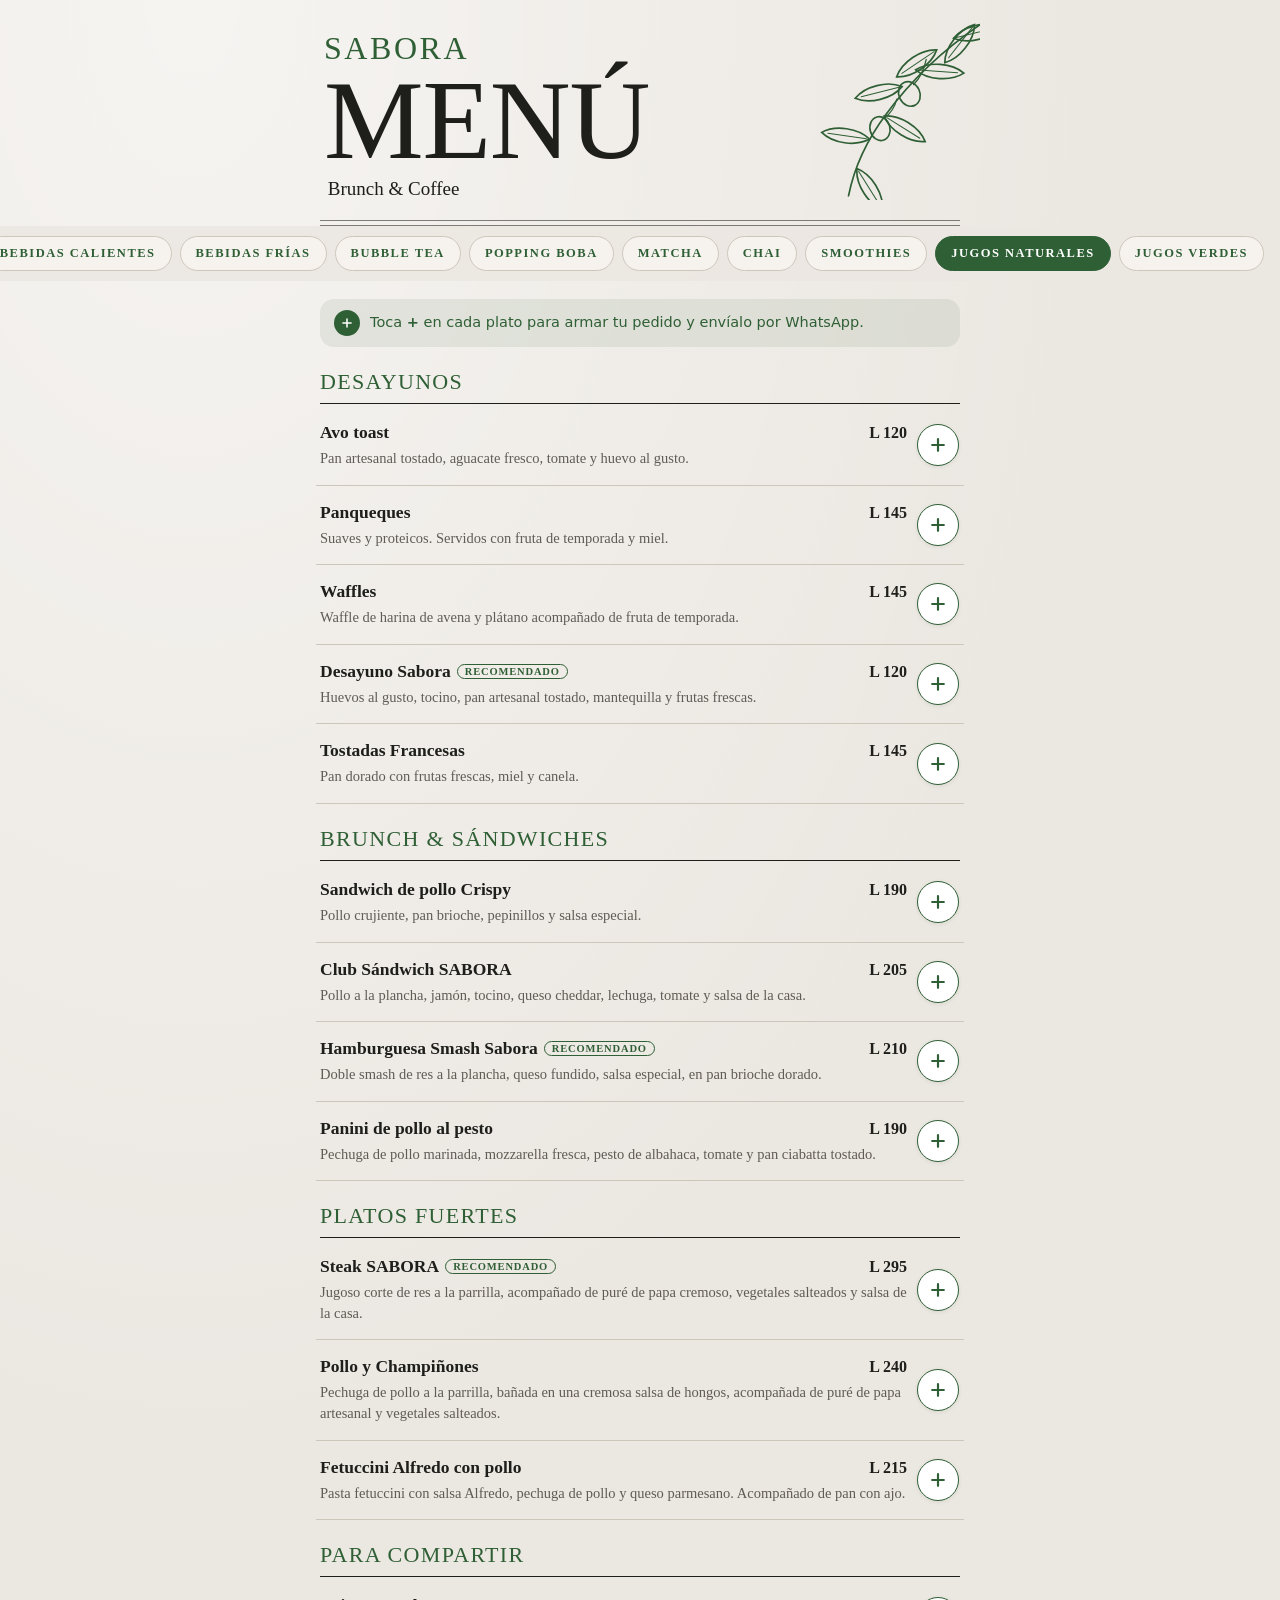
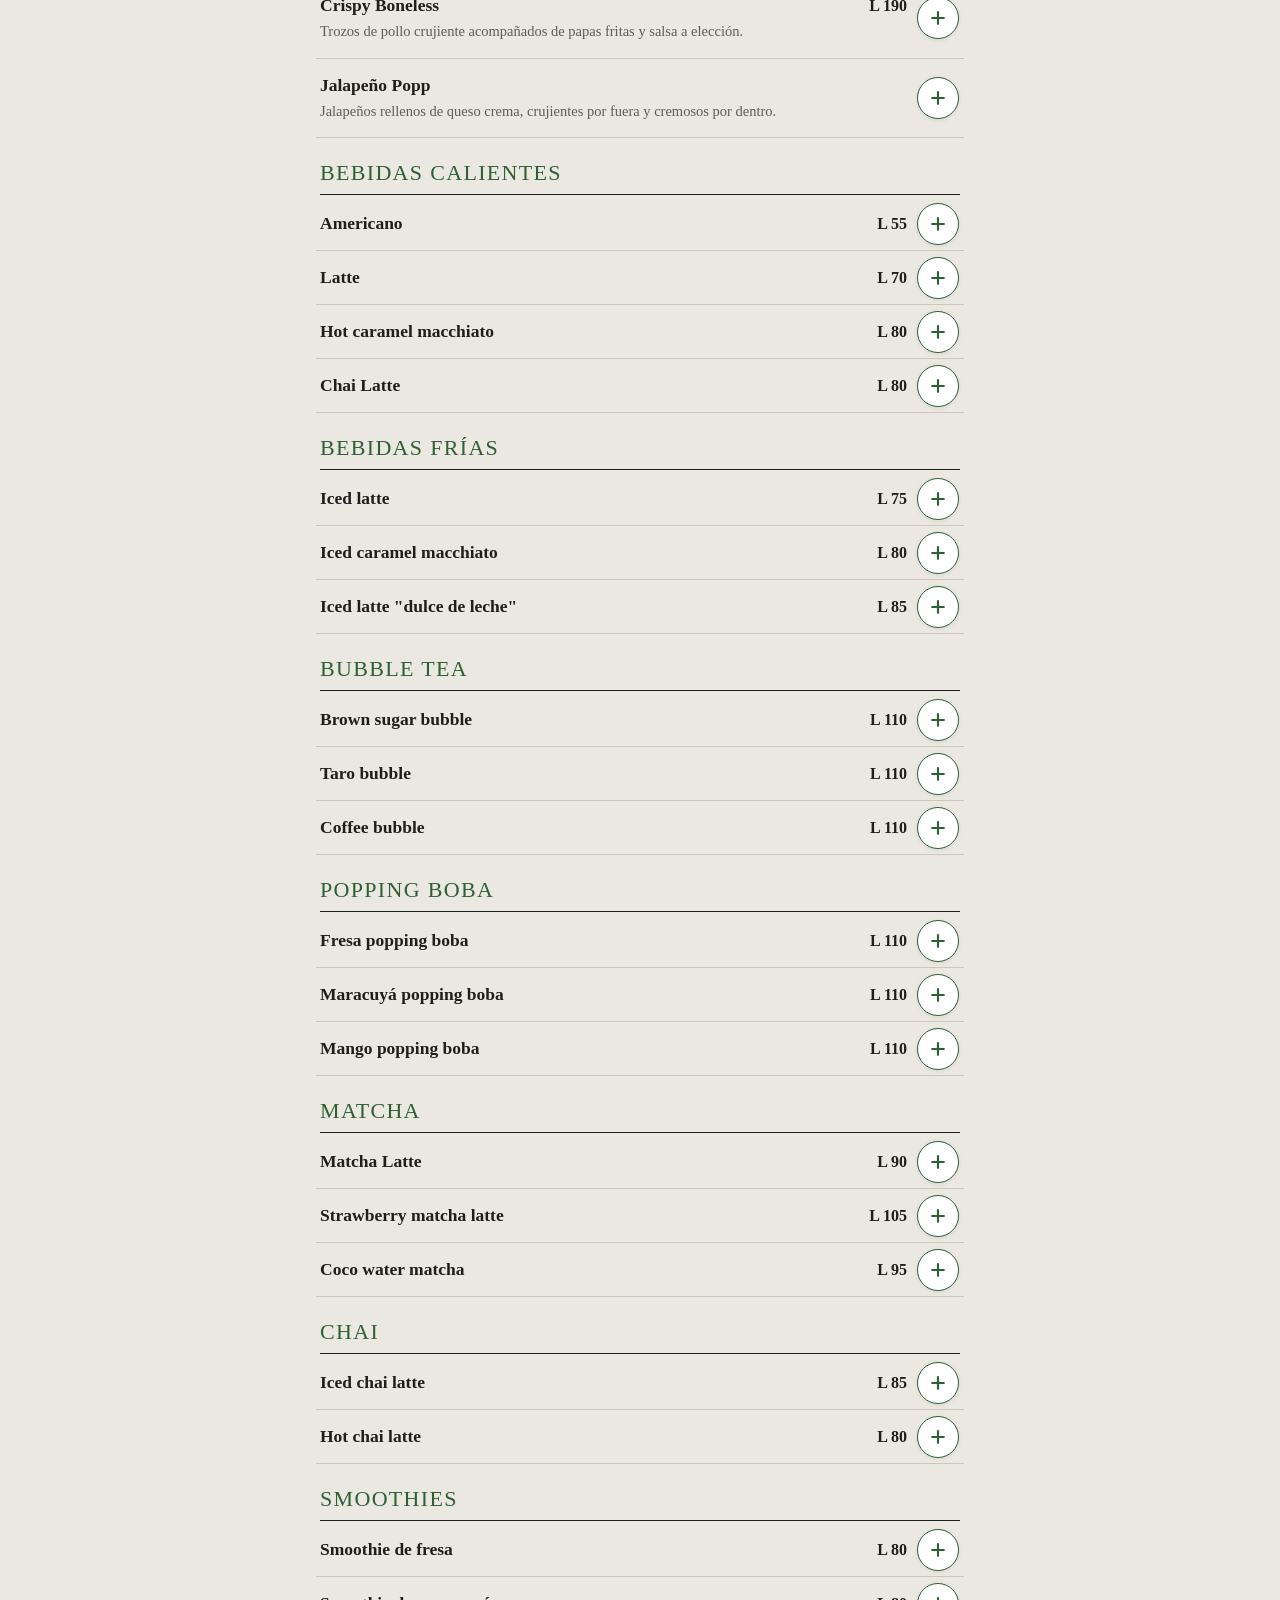
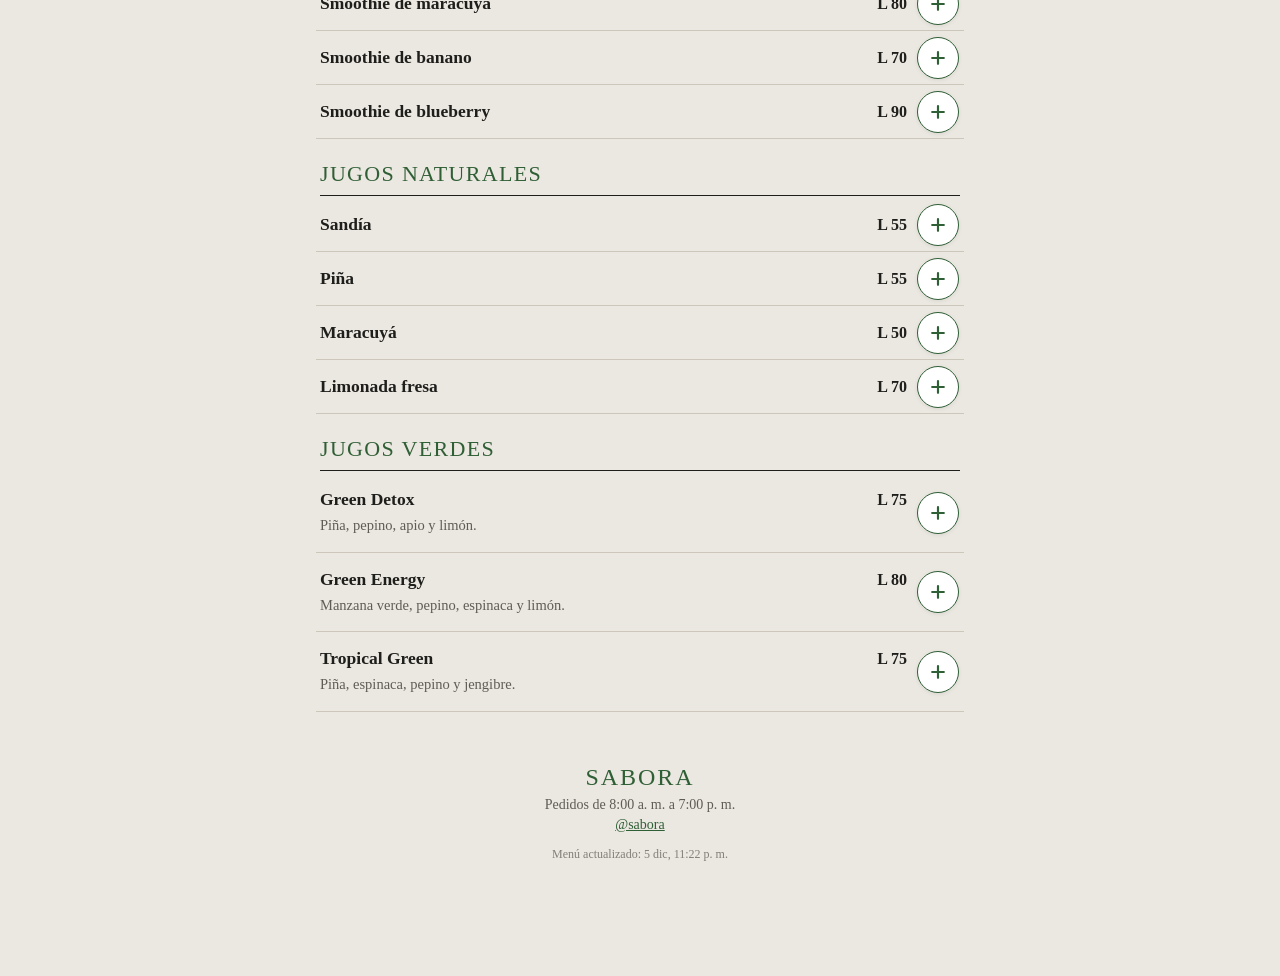
==== commit 3d613086: "Horario de pedidos: de 8:00 a. m. a 7:00 p. m., hora de Honduras - Fuera del horario el menú se pued" ====
--- a/index.html
+++ b/index.html
@@ -62,6 +62,9 @@
   color:var(--green);font:500 14.5px/1.35 var(--ui)}
 .tip i{flex:none;display:grid;place-items:center;width:26px;height:26px;border-radius:50%;background:var(--green);color:#fff}
 .tip svg{width:14px;height:14px}
+body.cerrado .tip{background:#f4ead8;color:#6b4a12}
+body.cerrado .tip i{background:#6b4a12;font-size:14px}
+body.cerrado .mas,body.cerrado #s-add,body.cerrado #cart-bar{display:none}
 .tx{flex:1;min-width:0}
 .row{display:flex;align-items:baseline;justify-content:space-between;gap:12px}
 .item h3{margin:0;font-size:17.5px;font-weight:700}
@@ -136,6 +139,9 @@
 .qty{flex:none;display:flex;align-items:center;border:1px solid var(--line);border-radius:14px;background:#fff}
 .qty button{width:44px;height:50px;border:0;background:none;color:var(--green);font:600 24px/1 var(--ui);cursor:pointer;touch-action:manipulation}
 .qty span{min-width:22px;text-align:center;font:600 17px var(--ui)}
+.quitar-todo{display:flex;align-items:center;justify-content:center;width:100%;min-height:48px;margin-top:12px;border:1.5px solid #ecc8c3;border-radius:14px;
+  background:#fff;color:#b42318;font:600 15.5px var(--ui);cursor:pointer;touch-action:manipulation}
+.quitar-todo[hidden]{display:none}
 .add-btn{flex:1;min-height:52px;border:0;border-radius:14px;background:var(--green);color:#fff;font:600 16.5px var(--ui);cursor:pointer;touch-action:manipulation}
 .cart-bar{position:fixed;left:calc(16px + env(safe-area-inset-left));right:calc(16px + env(safe-area-inset-right));bottom:calc(18px + var(--abajo));z-index:20;
   display:flex;align-items:center;gap:10px;max-width:560px;margin:0 auto;height:56px;padding:0 16px 0 10px;border:0;border-radius:16px;background:var(--green);color:#fff;
@@ -226,7 +232,7 @@
     <button class="x" id="s-x" aria-label="Cerrar" autofocus>&times;</button>
     <div class="gal" id="s-g"></div>
     <div class="dots" id="s-d"></div>
-    <div class="sb"><h2 id="s-t"></h2><p id="s-p"></p><span class="pr" id="s-pr"></span><div class="add" id="s-add" hidden><span class="qty"><button type="button" id="s-menos" aria-label="Uno menos">−</button><span id="s-n">1</span><button type="button" id="s-mas" aria-label="Uno más">+</button></span><button type="button" class="add-btn" id="s-ok">Agregar al pedido</button></div></div>
+    <div class="sb"><h2 id="s-t"></h2><p id="s-p"></p><span class="pr" id="s-pr"></span><div class="add" id="s-add" hidden><span class="qty"><button type="button" id="s-menos" aria-label="Uno menos">−</button><span id="s-n">1</span><button type="button" id="s-mas" aria-label="Uno más">+</button></span><button type="button" class="add-btn" id="s-ok">Agregar al pedido</button></div><button type="button" class="quitar-todo" id="s-quitar" hidden></button></div>
   </div>
 </dialog>
 
@@ -251,6 +257,7 @@
       <div id="c-dom" hidden><label class="l" for="c-dir">Dirección o punto de referencia</label><textarea id="c-dir" autocomplete="street-address" maxlength="300" placeholder="Colonia, calle, casa, color del portón…"></textarea><button type="button" class="ubic" id="c-ubic">📍 Enviar mi ubicación GPS</button></div>
       <label class="l" for="c-nota">Nota (opcional)</label>
       <input type="text" id="c-nota" maxlength="200" placeholder="Ej. sin cebolla, poco hielo">
+      <p class="geo err" id="c-cerrado" hidden></p>
       <button type="submit" class="wa-pedir"><svg viewBox="0 0 24 24" aria-hidden="true"><use href="#wa-ico"/></svg>Enviar pedido por WhatsApp</button>
       <button type="button" class="vaciar" id="c-vaciar">Vaciar pedido</button>
     </form>
@@ -291,7 +298,7 @@
   $("#tabs").innerHTML=cats.map(function(c){return'<a href="#'+slug(c.nombre)+'">'+esc(c.nombre)+"</a>"}).join("");
   porId={};
   var pide=!!waNum();
-  $("#menu").innerHTML=(pide?'<p class="tip"><i>'+MAS+"</i><span>Toca <b>+</b> en cada plato para armar tu pedido y envíalo por WhatsApp.</span></p>":"")+cats.map(function(c,ci){
+  $("#menu").innerHTML=(pide?'<p class="tip" id="tip"></p>':"")+cats.map(function(c,ci){
     return'<section id="'+slug(c.nombre)+'"><h2 class="cat">'+esc(c.nombre)+"</h2>"+(c.platos||[]).map(function(p,pi){
       var pr=precio(p);
       if(!p.id)p.id="p"+ci+"-"+pi;
@@ -308,7 +315,7 @@
   var ig=(data.instagram||"").replace(/^@/,"");
   $("#info").innerHTML='<p class="logo">'+esc(data.restaurante)+"</p>"+
     (data.direccion?"<p>"+esc(data.direccion)+"</p>":"")+
-    (data.horario?"<p>"+esc(data.horario)+"</p>":"")+
+    (data.horario?"<p>"+esc(data.horario)+"</p>":horario()?"<p>Pedidos de "+esc(textoHorario())+"</p>":"")+
     (tel?'<p><a href="tel:'+esc(tel)+'">'+esc(data.telefono)+"</a></p>":"")+
     (ig?'<p><a href="https://instagram.com/'+esc(ig)+'" rel="noopener">@'+esc(ig)+"</a></p>":"")+
     (isFinite(actualizado)?'<p class="aviso">Menú actualizado: '+esc(actualizado.toLocaleString("es-HN",{day:"numeric",month:"short",hour:"numeric",minute:"2-digit"}))+"</p>":"");
@@ -316,6 +323,7 @@
   spy();
   whatsapp();
   cargarPedido();
+  revisarHorario();
 }
 
 // Botón flotante de WhatsApp
@@ -380,6 +388,9 @@
   $("#s-p").textContent=p.descripcion||"";
   $("#s-pr").textContent=precio(p);
   actual=p;cant=1;pintarCant();
+  var q=pedido[p.id]||0,bq=$("#s-quitar");
+  bq.hidden=!q;
+  bq.textContent=q?"🗑 Quitar del pedido ("+q+"×)":"";
   $("#s-add").hidden=!waNum()||p.disponible===false;
   $("#sin").scrollTop=0;
   sheet.showModal();
@@ -401,6 +412,31 @@
 // Botón "atrás" de Android / gesto de iPhone cierra la ficha y el pedido
 addEventListener("popstate",function(){if(sheet.open)sheet.close();if(cart.open)cart.close()});
 
+// ===== Horario de pedidos, en hora de Honduras (UTC-6 todo el año, sin horario de verano) =====
+var cerrado=false;
+function minutos(hhmm){var m=/^(\d{1,2}):(\d{2})$/.exec(String(hhmm||"").trim());return m?+m[1]*60+ +m[2]:null}
+function hora12(hhmm){var t=minutos(hhmm),h=Math.floor(t/60)%24,m=t%60;return(h%12||12)+":"+(m<10?"0":"")+m+(h<12?" a. m.":" p. m.")}
+function horario(){var d=minutos(data.pedidos_desde),h=minutos(data.pedidos_hasta);return d==null||h==null||d===h?null:{d:d,h:h}}
+function textoHorario(){return hora12(data.pedidos_desde)+" a "+hora12(data.pedidos_hasta)}
+function abierto(){
+  var r=horario();if(!r)return true; // sin horario: pedidos a toda hora
+  var hn=new Date(Date.now()-6*36e5),ahora=hn.getUTCHours()*60+hn.getUTCMinutes();
+  return r.d<r.h?ahora>=r.d&&ahora<r.h:ahora>=r.d||ahora<r.h;
+}
+function revisarHorario(){
+  if(!data||!waNum())return;
+  cerrado=!abierto();
+  document.body.classList.toggle("cerrado",cerrado);
+  var t=$("#tip");
+  if(t)t.innerHTML=cerrado
+    ?"<i>🌙</i><span>Ahora estamos cerrados. Recibimos pedidos de <b>"+esc(textoHorario())+"</b> (hora de Honduras). Puedes ver el menú.</span>"
+    :"<i>"+MAS+"</i><span>Toca <b>+</b> en cada plato para armar tu pedido y envíalo por WhatsApp.</span>";
+  if(!cerrado)$("#c-cerrado").hidden=true;
+  actualizar();
+}
+setInterval(revisarHorario,30000);
+document.addEventListener("visibilitychange",function(){if(!document.hidden)revisarHorario()});
+
 // ===== Pedido (carrito): varios platos en un solo mensaje de WhatsApp =====
 var porId={};       // id del plato -> plato
 var pedido={};      // id del plato -> cantidad
@@ -427,7 +463,7 @@
 function actualizar(){
   LS("menu-pedido",Object.keys(pedido).length?JSON.stringify(pedido):null);
   var ls=lineas(),n=ls.reduce(function(s,l){return s+l.q},0);
-  bar.hidden=!n||!waNum();
+  bar.hidden=!n||!waNum()||cerrado;
   $("#wa").hidden=!!n||!waBoton(); // con pedido, el botón suelto de WhatsApp se oculta para que no manden un mensaje sin la orden
   $("#cb-n").textContent=n;
   $("#cb-t").textContent=n?fmt(total(ls)):"";
@@ -460,6 +496,10 @@
 }
 $("#s-menos").addEventListener("click",function(){if(cant>1){cant--;pintarCant()}});
 $("#s-mas").addEventListener("click",function(){if(cant<99){cant++;pintarCant()}});
+$("#s-quitar").addEventListener("click",function(){
+  sheet.close();
+  quitar(actual.id);
+});
 $("#s-ok").addEventListener("click",function(){
   sheet.close();
   sumar(actual,cant);
@@ -630,6 +670,12 @@
 $("#c-f").addEventListener("submit",function(e){
   e.preventDefault();
   var ls=lineas();if(!ls.length)return;
+  if(!abierto()){
+    revisarHorario();
+    var c=$("#c-cerrado");c.textContent="🌙 Ya cerramos. Recibimos pedidos de "+textoHorario()+" (hora de Honduras). Tu pedido queda guardado.";c.hidden=false;
+    c.scrollIntoView({block:"center",behavior:"smooth"});
+    return;
+  }
   var nom=$("#c-nom").value.trim(),dir=$("#c-dir").value.trim(),mesa=$("#c-mesa").value.trim(),nota=$("#c-nota").value.trim();
   if(!tipo){geoMsg("Elige si es para el local o a domicilio.",true);$("#c-tipo").scrollIntoView({block:"center",behavior:"smooth"});return}
   if(!nom&&!conMesa())return falta($("#c-nom"),tipo==="local"?"Escribe tu nombre o tu número de mesa.":"Escribe tu nombre para el pedido.");
